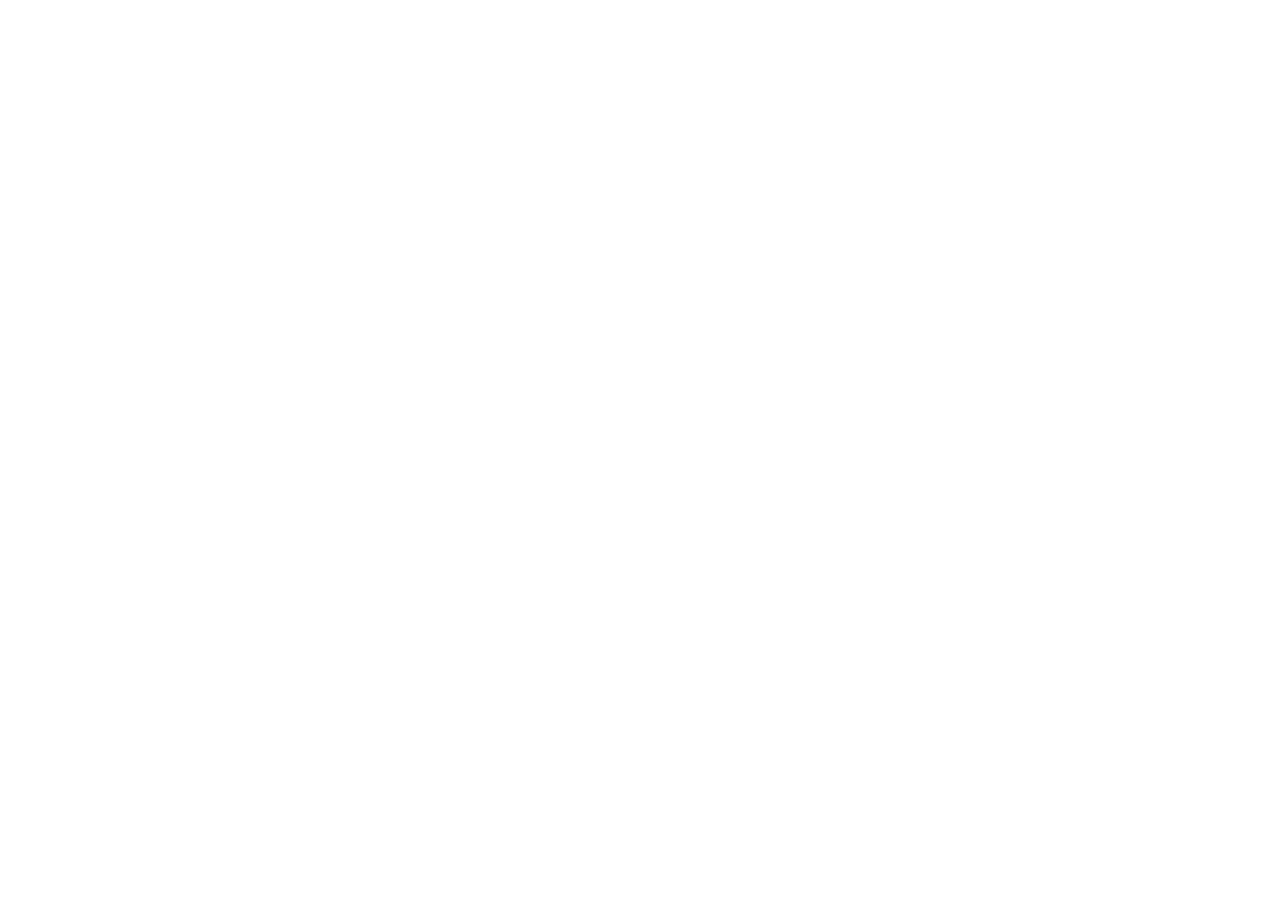
==== index.html @ 829f6c25 "完成登录/注册页面的开发" ====
<!DOCTYPE html>
<html lang="en">
<head>
    <meta charset="UTF-8">
    <meta http-equiv="X-UA-Compatible" content="IE=edge">
    <meta name="viewport" content="width=device-width, initial-scale=1.0">
    <title>Document</title>
</head>
<body>
    
</body>
</html>
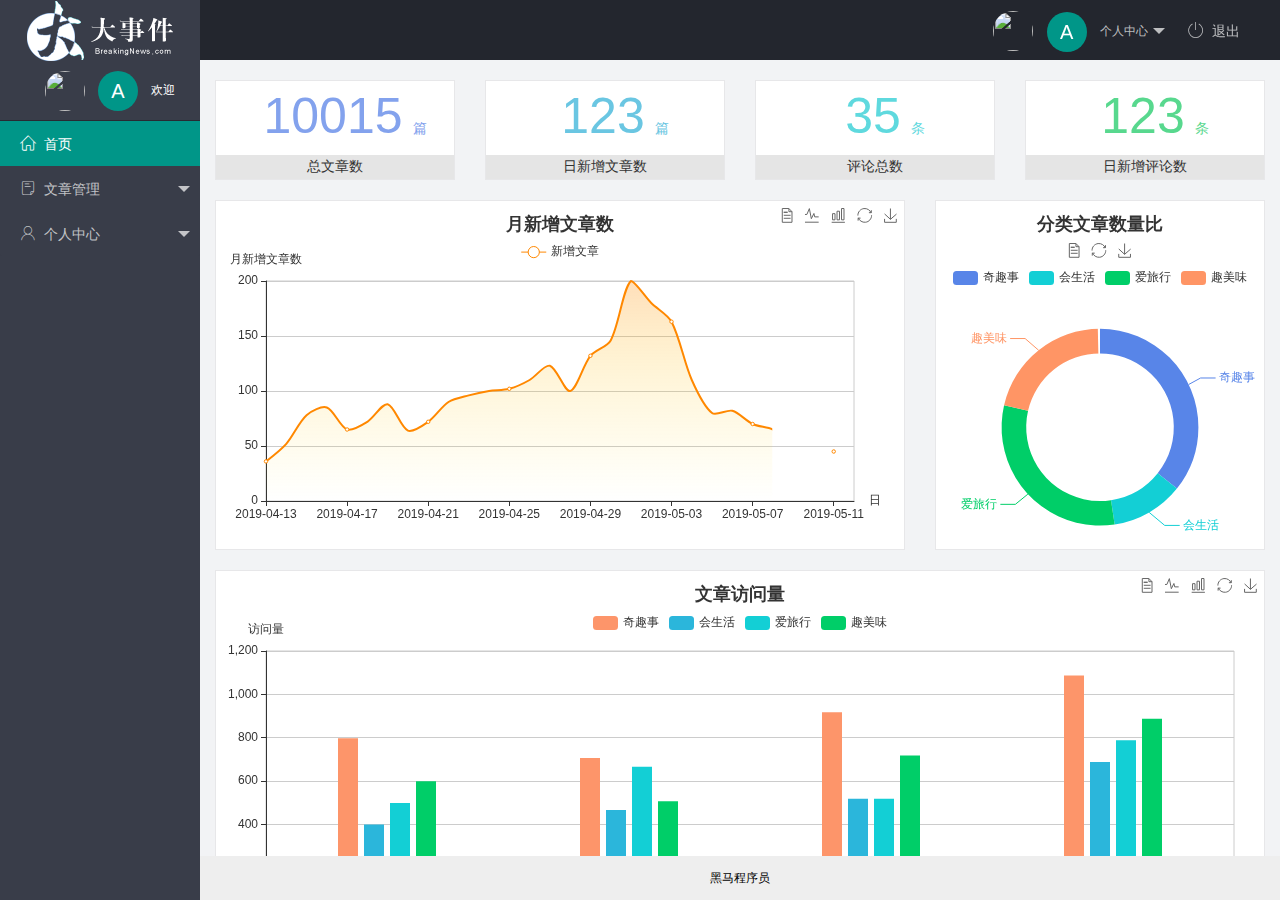
==== commit dde3fffc: "完成后台主页的开发" ====
--- a/index.html
+++ b/index.html
@@ -4,9 +4,80 @@
     <meta charset="UTF-8">
     <meta http-equiv="X-UA-Compatible" content="IE=edge">
     <meta name="viewport" content="width=device-width, initial-scale=1.0">
-    <title>Document</title>
+    <title>后台主页</title>
+    <link rel="stylesheet" href="assets/lib/layui/css/layui.css"/>
+    <link rel="stylesheet" href="assets/fonts/iconfont.css">
+    <link rel="stylesheet" href="assets/css/index.css">
 </head>
 <body>
-    
-</body>
+    <div class="layui-layout layui-layout-admin">
+      <div class="layui-header">
+        <div class="layui-logo layui-hide-xs layui-bg-black">
+            <img src="assets/images/logo.png" alt="">
+        </div>
+        <ul class="layui-nav layui-layout-right">
+          <li class="layui-nav-item layui-hide layui-show-md-inline-block">
+            <a href="javascript:;" class="user-info">
+              <img src="//tva1.sinaimg.cn/crop.0.0.118.118.180/5db11ff4gw1e77d3nqrv8j203b03cweg.jpg" class="layui-nav-img">
+              <span class="text-avatar">A</span>
+              个人中心
+            </a>
+            <dl class="layui-nav-child">
+              <dd><a href="">基本资料</a></dd>
+              <dd><a href="">更换头像</a></dd>
+              <dd><a href="">重置密码</a></dd>
+            </dl>
+          </li>
+          <li class="layui-nav-item" lay-header-event="menuRight" lay-unselect>
+            <a href="javascript:;" id="btnlogOut">
+                <span class="iconfont icon-tuichu"></span>退出
+            </a>
+          </li>
+        </ul>
+      </div>
+      
+      <div class="layui-side layui-bg-black">
+        <div class="layui-side-scroll">
+            <div class="user-info">
+                <img src="//tva1.sinaimg.cn/crop.0.0.118.118.180/5db11ff4gw1e77d3nqrv8j203b03cweg.jpg" class="layui-nav-img">
+                <span class="text-avatar">A</span>
+                <span id="welcome">欢迎</span>
+             </div>
+          <!-- 左侧导航区域（可配合layui已有的垂直导航） -->
+          <ul class="layui-nav layui-nav-tree" lay-shrink="all">
+            <li class="layui-nav-item layui-this"><a href="home/dashboard.html" target="fm"><span class="iconfont icon-home"></span>首页</a></li>
+            <li class="layui-nav-item">
+              <a class="" href="javascript:;"><span class="iconfont icon-16"></span>文章管理</a>
+              <dl class="layui-nav-child">
+                <dd><a href="javascript:;"><i class="layui-icon layui-icon-loading"></i>文章类别</a></dd>
+                <dd><a href="javascript:;"><i class="layui-icon layui-icon-loading"></i>文章列表</a></dd>
+                <dd><a href="javascript:;"><i class="layui-icon layui-icon-loading"></i>发布文章</a></dd>
+              </dl>
+            </li>
+            <li class="layui-nav-item">
+              <a href="javascript:;">
+                <span class="iconfont icon-user"></span>个人中心</a>
+              <dl class="layui-nav-child">
+                <dd><a href="javascript:;"><i class="layui-icon layui-icon-loading"></i>基本资料</a></dd>
+                <dd><a href="javascript:;"><i class="layui-icon layui-icon-loading"></i>更换头像</a></dd>
+                <dd><a href=""><i class="layui-icon layui-icon-loading"></i>重置密码</a></dd>
+              </dl>
+            </li>
+          </ul>
+        </div>
+      </div>     
+      <div class="layui-body">
+        <!-- 内容主体区域 -->
+        <iframe src="home/dashboard.html" name="fm" frameborder="0"></iframe>
+      </div>
+      <div class="layui-footer">
+        <!-- 底部固定区域 -->
+        黑马程序员
+      </div>
+    </div>
+    <script src="assets/lib/layui/layui.all.js"></script>
+    <script src="assets/lib/jquery.js"></script>
+    <script src="assets/js/baseAPI.js"></script>
+    <script src="assets/js/index.js"></script>
+    </body>
 </html>--- a/assets/lib/layui/css/layui.css
+++ b/assets/lib/layui/css/layui.css
@@ -0,0 +1,2 @@
+/** layui-v2.5.5 MIT License By https://www.layui.com */
+ .layui-inline,img{display:inline-block;vertical-align:middle}h1,h2,h3,h4,h5,h6{font-weight:400}.layui-edge,.layui-header,.layui-inline,.layui-main{position:relative}.layui-body,.layui-edge,.layui-elip{overflow:hidden}.layui-btn,.layui-edge,.layui-inline,img{vertical-align:middle}.layui-btn,.layui-disabled,.layui-icon,.layui-unselect{-moz-user-select:none;-webkit-user-select:none;-ms-user-select:none}.layui-elip,.layui-form-checkbox span,.layui-form-pane .layui-form-label{text-overflow:ellipsis;white-space:nowrap}.layui-breadcrumb,.layui-tree-btnGroup{visibility:hidden}blockquote,body,button,dd,div,dl,dt,form,h1,h2,h3,h4,h5,h6,input,li,ol,p,pre,td,textarea,th,ul{margin:0;padding:0;-webkit-tap-highlight-color:rgba(0,0,0,0)}a:active,a:hover{outline:0}img{border:none}li{list-style:none}table{border-collapse:collapse;border-spacing:0}h4,h5,h6{font-size:100%}button,input,optgroup,option,select,textarea{font-family:inherit;font-size:inherit;font-style:inherit;font-weight:inherit;outline:0}pre{white-space:pre-wrap;white-space:-moz-pre-wrap;white-space:-pre-wrap;white-space:-o-pre-wrap;word-wrap:break-word}body{line-height:24px;font:14px Helvetica Neue,Helvetica,PingFang SC,Tahoma,Arial,sans-serif}hr{height:1px;margin:10px 0;border:0;clear:both}a{color:#333;text-decoration:none}a:hover{color:#777}a cite{font-style:normal;*cursor:pointer}.layui-border-box,.layui-border-box *{box-sizing:border-box}.layui-box,.layui-box *{box-sizing:content-box}.layui-clear{clear:both;*zoom:1}.layui-clear:after{content:'\20';clear:both;*zoom:1;display:block;height:0}.layui-inline{*display:inline;*zoom:1}.layui-edge{display:inline-block;width:0;height:0;border-width:6px;border-style:dashed;border-color:transparent}.layui-edge-top{top:-4px;border-bottom-color:#999;border-bottom-style:solid}.layui-edge-right{border-left-color:#999;border-left-style:solid}.layui-edge-bottom{top:2px;border-top-color:#999;border-top-style:solid}.layui-edge-left{border-right-color:#999;border-right-style:solid}.layui-disabled,.layui-disabled:hover{color:#d2d2d2!important;cursor:not-allowed!important}.layui-circle{border-radius:100%}.layui-show{display:block!important}.layui-hide{display:none!important}@font-face{font-family:layui-icon;src:url(../font/iconfont.eot?v=250);src:url(../font/iconfont.eot?v=250#iefix) format('embedded-opentype'),url(../font/iconfont.woff2?v=250) format('woff2'),url(../font/iconfont.woff?v=250) format('woff'),url(../font/iconfont.ttf?v=250) format('truetype'),url(../font/iconfont.svg?v=250#layui-icon) format('svg')}.layui-icon{font-family:layui-icon!important;font-size:16px;font-style:normal;-webkit-font-smoothing:antialiased;-moz-osx-font-smoothing:grayscale}.layui-icon-reply-fill:before{content:"\e611"}.layui-icon-set-fill:before{content:"\e614"}.layui-icon-menu-fill:before{content:"\e60f"}.layui-icon-search:before{content:"\e615"}.layui-icon-share:before{content:"\e641"}.layui-icon-set-sm:before{content:"\e620"}.layui-icon-engine:before{content:"\e628"}.layui-icon-close:before{content:"\1006"}.layui-icon-close-fill:before{content:"\1007"}.layui-icon-chart-screen:before{content:"\e629"}.layui-icon-star:before{content:"\e600"}.layui-icon-circle-dot:before{content:"\e617"}.layui-icon-chat:before{content:"\e606"}.layui-icon-release:before{content:"\e609"}.layui-icon-list:before{content:"\e60a"}.layui-icon-chart:before{content:"\e62c"}.layui-icon-ok-circle:before{content:"\1005"}.layui-icon-layim-theme:before{content:"\e61b"}.layui-icon-table:before{content:"\e62d"}.layui-icon-right:before{content:"\e602"}.layui-icon-left:before{content:"\e603"}.layui-icon-cart-simple:before{content:"\e698"}.layui-icon-face-cry:before{content:"\e69c"}.layui-icon-face-smile:before{content:"\e6af"}.layui-icon-survey:before{content:"\e6b2"}.layui-icon-tree:before{content:"\e62e"}.layui-icon-upload-circle:before{content:"\e62f"}.layui-icon-add-circle:before{content:"\e61f"}.layui-icon-download-circle:before{content:"\e601"}.layui-icon-templeate-1:before{content:"\e630"}.layui-icon-util:before{content:"\e631"}.layui-icon-face-surprised:before{content:"\e664"}.layui-icon-edit:before{content:"\e642"}.layui-icon-speaker:before{content:"\e645"}.layui-icon-down:before{content:"\e61a"}.layui-icon-file:before{content:"\e621"}.layui-icon-layouts:before{content:"\e632"}.layui-icon-rate-half:before{content:"\e6c9"}.layui-icon-add-circle-fine:before{content:"\e608"}.layui-icon-prev-circle:before{content:"\e633"}.layui-icon-read:before{content:"\e705"}.layui-icon-404:before{content:"\e61c"}.layui-icon-carousel:before{content:"\e634"}.layui-icon-help:before{content:"\e607"}.layui-icon-code-circle:before{content:"\e635"}.layui-icon-water:before{content:"\e636"}.layui-icon-username:before{content:"\e66f"}.layui-icon-find-fill:before{content:"\e670"}.layui-icon-about:before{content:"\e60b"}.layui-icon-location:before{content:"\e715"}.layui-icon-up:before{content:"\e619"}.layui-icon-pause:before{content:"\e651"}.layui-icon-date:before{content:"\e637"}.layui-icon-layim-uploadfile:before{content:"\e61d"}.layui-icon-delete:before{content:"\e640"}.layui-icon-play:before{content:"\e652"}.layui-icon-top:before{content:"\e604"}.layui-icon-friends:before{content:"\e612"}.layui-icon-refresh-3:before{content:"\e9aa"}.layui-icon-ok:before{content:"\e605"}.layui-icon-layer:before{content:"\e638"}.layui-icon-face-smile-fine:before{content:"\e60c"}.layui-icon-dollar:before{content:"\e659"}.layui-icon-group:before{content:"\e613"}.layui-icon-layim-download:before{content:"\e61e"}.layui-icon-picture-fine:before{content:"\e60d"}.layui-icon-link:before{content:"\e64c"}.layui-icon-diamond:before{content:"\e735"}.layui-icon-log:before{content:"\e60e"}.layui-icon-rate-solid:before{content:"\e67a"}.layui-icon-fonts-del:before{content:"\e64f"}.layui-icon-unlink:before{content:"\e64d"}.layui-icon-fonts-clear:before{content:"\e639"}.layui-icon-triangle-r:before{content:"\e623"}.layui-icon-circle:before{content:"\e63f"}.layui-icon-radio:before{content:"\e643"}.layui-icon-align-center:before{content:"\e647"}.layui-icon-align-right:before{content:"\e648"}.layui-icon-align-left:before{content:"\e649"}.layui-icon-loading-1:before{content:"\e63e"}.layui-icon-return:before{content:"\e65c"}.layui-icon-fonts-strong:before{content:"\e62b"}.layui-icon-upload:before{content:"\e67c"}.layui-icon-dialogue:before{content:"\e63a"}.layui-icon-video:before{content:"\e6ed"}.layui-icon-headset:before{content:"\e6fc"}.layui-icon-cellphone-fine:before{content:"\e63b"}.layui-icon-add-1:before{content:"\e654"}.layui-icon-face-smile-b:before{content:"\e650"}.layui-icon-fonts-html:before{content:"\e64b"}.layui-icon-form:before{content:"\e63c"}.layui-icon-cart:before{content:"\e657"}.layui-icon-camera-fill:before{content:"\e65d"}.layui-icon-tabs:before{content:"\e62a"}.layui-icon-fonts-code:before{content:"\e64e"}.layui-icon-fire:before{content:"\e756"}.layui-icon-set:before{content:"\e716"}.layui-icon-fonts-u:before{content:"\e646"}.layui-icon-triangle-d:before{content:"\e625"}.layui-icon-tips:before{content:"\e702"}.layui-icon-picture:before{content:"\e64a"}.layui-icon-more-vertical:before{content:"\e671"}.layui-icon-flag:before{content:"\e66c"}.layui-icon-loading:before{content:"\e63d"}.layui-icon-fonts-i:before{content:"\e644"}.layui-icon-refresh-1:before{content:"\e666"}.layui-icon-rmb:before{content:"\e65e"}.layui-icon-home:before{content:"\e68e"}.layui-icon-user:before{content:"\e770"}.layui-icon-notice:before{content:"\e667"}.layui-icon-login-weibo:before{content:"\e675"}.layui-icon-voice:before{content:"\e688"}.layui-icon-upload-drag:before{content:"\e681"}.layui-icon-login-qq:before{content:"\e676"}.layui-icon-snowflake:before{content:"\e6b1"}.layui-icon-file-b:before{content:"\e655"}.layui-icon-template:before{content:"\e663"}.layui-icon-auz:before{content:"\e672"}.layui-icon-console:before{content:"\e665"}.layui-icon-app:before{content:"\e653"}.layui-icon-prev:before{content:"\e65a"}.layui-icon-website:before{content:"\e7ae"}.layui-icon-next:before{content:"\e65b"}.layui-icon-component:before{content:"\e857"}.layui-icon-more:before{content:"\e65f"}.layui-icon-login-wechat:before{content:"\e677"}.layui-icon-shrink-right:before{content:"\e668"}.layui-icon-spread-left:before{content:"\e66b"}.layui-icon-camera:before{content:"\e660"}.layui-icon-note:before{content:"\e66e"}.layui-icon-refresh:before{content:"\e669"}.layui-icon-female:before{content:"\e661"}.layui-icon-male:before{content:"\e662"}.layui-icon-password:before{content:"\e673"}.layui-icon-senior:before{content:"\e674"}.layui-icon-theme:before{content:"\e66a"}.layui-icon-tread:before{content:"\e6c5"}.layui-icon-praise:before{content:"\e6c6"}.layui-icon-star-fill:before{content:"\e658"}.layui-icon-rate:before{content:"\e67b"}.layui-icon-template-1:before{content:"\e656"}.layui-icon-vercode:before{content:"\e679"}.layui-icon-cellphone:before{content:"\e678"}.layui-icon-screen-full:before{content:"\e622"}.layui-icon-screen-restore:before{content:"\e758"}.layui-icon-cols:before{content:"\e610"}.layui-icon-export:before{content:"\e67d"}.layui-icon-print:before{content:"\e66d"}.layui-icon-slider:before{content:"\e714"}.layui-icon-addition:before{content:"\e624"}.layui-icon-subtraction:before{content:"\e67e"}.layui-icon-service:before{content:"\e626"}.layui-icon-transfer:before{content:"\e691"}.layui-main{width:1140px;margin:0 auto}.layui-header{z-index:1000;height:60px}.layui-header a:hover{transition:all .5s;-webkit-transition:all .5s}.layui-side{position:fixed;left:0;top:0;bottom:0;z-index:999;width:200px;overflow-x:hidden}.layui-side-scroll{position:relative;width:220px;height:100%;overflow-x:hidden}.layui-body{position:absolute;left:200px;right:0;top:0;bottom:0;z-index:998;width:auto;overflow-y:auto;box-sizing:border-box}.layui-layout-body{overflow:hidden}.layui-layout-admin .layui-header{background-color:#23262E}.layui-layout-admin .layui-side{top:60px;width:200px;overflow-x:hidden}.layui-layout-admin .layui-body{position:fixed;top:60px;bottom:44px}.layui-layout-admin .layui-main{width:auto;margin:0 15px}.layui-layout-admin .layui-footer{position:fixed;left:200px;right:0;bottom:0;height:44px;line-height:44px;padding:0 15px;background-color:#eee}.layui-layout-admin .layui-logo{position:absolute;left:0;top:0;width:200px;height:100%;line-height:60px;text-align:center;color:#009688;font-size:16px}.layui-layout-admin .layui-header .layui-nav{background:0 0}.layui-layout-left{position:absolute!important;left:200px;top:0}.layui-layout-right{position:absolute!important;right:0;top:0}.layui-container{position:relative;margin:0 auto;padding:0 15px;box-sizing:border-box}.layui-fluid{position:relative;margin:0 auto;padding:0 15px}.layui-row:after,.layui-row:before{content:'';display:block;clear:both}.layui-col-lg1,.layui-col-lg10,.layui-col-lg11,.layui-col-lg12,.layui-col-lg2,.layui-col-lg3,.layui-col-lg4,.layui-col-lg5,.layui-col-lg6,.layui-col-lg7,.layui-col-lg8,.layui-col-lg9,.layui-col-md1,.layui-col-md10,.layui-col-md11,.layui-col-md12,.layui-col-md2,.layui-col-md3,.layui-col-md4,.layui-col-md5,.layui-col-md6,.layui-col-md7,.layui-col-md8,.layui-col-md9,.layui-col-sm1,.layui-col-sm10,.layui-col-sm11,.layui-col-sm12,.layui-col-sm2,.layui-col-sm3,.layui-col-sm4,.layui-col-sm5,.layui-col-sm6,.layui-col-sm7,.layui-col-sm8,.layui-col-sm9,.layui-col-xs1,.layui-col-xs10,.layui-col-xs11,.layui-col-xs12,.layui-col-xs2,.layui-col-xs3,.layui-col-xs4,.layui-col-xs5,.layui-col-xs6,.layui-col-xs7,.layui-col-xs8,.layui-col-xs9{position:relative;display:block;box-sizing:border-box}.layui-col-xs1,.layui-col-xs10,.layui-col-xs11,.layui-col-xs12,.layui-col-xs2,.layui-col-xs3,.layui-col-xs4,.layui-col-xs5,.layui-col-xs6,.layui-col-xs7,.layui-col-xs8,.layui-col-xs9{float:left}.layui-col-xs1{width:8.33333333%}.layui-col-xs2{width:16.66666667%}.layui-col-xs3{width:25%}.layui-col-xs4{width:33.33333333%}.layui-col-xs5{width:41.66666667%}.layui-col-xs6{width:50%}.layui-col-xs7{width:58.33333333%}.layui-col-xs8{width:66.66666667%}.layui-col-xs9{width:75%}.layui-col-xs10{width:83.33333333%}.layui-col-xs11{width:91.66666667%}.layui-col-xs12{width:100%}.layui-col-xs-offset1{margin-left:8.33333333%}.layui-col-xs-offset2{margin-left:16.66666667%}.layui-col-xs-offset3{margin-left:25%}.layui-col-xs-offset4{margin-left:33.33333333%}.layui-col-xs-offset5{margin-left:41.66666667%}.layui-col-xs-offset6{margin-left:50%}.layui-col-xs-offset7{margin-left:58.33333333%}.layui-col-xs-offset8{margin-left:66.66666667%}.layui-col-xs-offset9{margin-left:75%}.layui-col-xs-offset10{margin-left:83.33333333%}.layui-col-xs-offset11{margin-left:91.66666667%}.layui-col-xs-offset12{margin-left:100%}@media screen and (max-width:768px){.layui-hide-xs{display:none!important}.layui-show-xs-block{display:block!important}.layui-show-xs-inline{display:inline!important}.layui-show-xs-inline-block{display:inline-block!important}}@media screen and (min-width:768px){.layui-container{width:750px}.layui-hide-sm{display:none!important}.layui-show-sm-block{display:block!important}.layui-show-sm-inline{display:inline!important}.layui-show-sm-inline-block{display:inline-block!important}.layui-col-sm1,.layui-col-sm10,.layui-col-sm11,.layui-col-sm12,.layui-col-sm2,.layui-col-sm3,.layui-col-sm4,.layui-col-sm5,.layui-col-sm6,.layui-col-sm7,.layui-col-sm8,.layui-col-sm9{float:left}.layui-col-sm1{width:8.33333333%}.layui-col-sm2{width:16.66666667%}.layui-col-sm3{width:25%}.layui-col-sm4{width:33.33333333%}.layui-col-sm5{width:41.66666667%}.layui-col-sm6{width:50%}.layui-col-sm7{width:58.33333333%}.layui-col-sm8{width:66.66666667%}.layui-col-sm9{width:75%}.layui-col-sm10{width:83.33333333%}.layui-col-sm11{width:91.66666667%}.layui-col-sm12{width:100%}.layui-col-sm-offset1{margin-left:8.33333333%}.layui-col-sm-offset2{margin-left:16.66666667%}.layui-col-sm-offset3{margin-left:25%}.layui-col-sm-offset4{margin-left:33.33333333%}.layui-col-sm-offset5{margin-left:41.66666667%}.layui-col-sm-offset6{margin-left:50%}.layui-col-sm-offset7{margin-left:58.33333333%}.layui-col-sm-offset8{margin-left:66.66666667%}.layui-col-sm-offset9{margin-left:75%}.layui-col-sm-offset10{margin-left:83.33333333%}.layui-col-sm-offset11{margin-left:91.66666667%}.layui-col-sm-offset12{margin-left:100%}}@media screen and (min-width:992px){.layui-container{width:970px}.layui-hide-md{display:none!important}.layui-show-md-block{display:block!important}.layui-show-md-inline{display:inline!important}.layui-show-md-inline-block{display:inline-block!important}.layui-col-md1,.layui-col-md10,.layui-col-md11,.layui-col-md12,.layui-col-md2,.layui-col-md3,.layui-col-md4,.layui-col-md5,.layui-col-md6,.layui-col-md7,.layui-col-md8,.layui-col-md9{float:left}.layui-col-md1{width:8.33333333%}.layui-col-md2{width:16.66666667%}.layui-col-md3{width:25%}.layui-col-md4{width:33.33333333%}.layui-col-md5{width:41.66666667%}.layui-col-md6{width:50%}.layui-col-md7{width:58.33333333%}.layui-col-md8{width:66.66666667%}.layui-col-md9{width:75%}.layui-col-md10{width:83.33333333%}.layui-col-md11{width:91.66666667%}.layui-col-md12{width:100%}.layui-col-md-offset1{margin-left:8.33333333%}.layui-col-md-offset2{margin-left:16.66666667%}.layui-col-md-offset3{margin-left:25%}.layui-col-md-offset4{margin-left:33.33333333%}.layui-col-md-offset5{margin-left:41.66666667%}.layui-col-md-offset6{margin-left:50%}.layui-col-md-offset7{margin-left:58.33333333%}.layui-col-md-offset8{margin-left:66.66666667%}.layui-col-md-offset9{margin-left:75%}.layui-col-md-offset10{margin-left:83.33333333%}.layui-col-md-offset11{margin-left:91.66666667%}.layui-col-md-offset12{margin-left:100%}}@media screen and (min-width:1200px){.layui-container{width:1170px}.layui-hide-lg{display:none!important}.layui-show-lg-block{display:block!important}.layui-show-lg-inline{display:inline!important}.layui-show-lg-inline-block{display:inline-block!important}.layui-col-lg1,.layui-col-lg10,.layui-col-lg11,.layui-col-lg12,.layui-col-lg2,.layui-col-lg3,.layui-col-lg4,.layui-col-lg5,.layui-col-lg6,.layui-col-lg7,.layui-col-lg8,.layui-col-lg9{float:left}.layui-col-lg1{width:8.33333333%}.layui-col-lg2{width:16.66666667%}.layui-col-lg3{width:25%}.layui-col-lg4{width:33.33333333%}.layui-col-lg5{width:41.66666667%}.layui-col-lg6{width:50%}.layui-col-lg7{width:58.33333333%}.layui-col-lg8{width:66.66666667%}.layui-col-lg9{width:75%}.layui-col-lg10{width:83.33333333%}.layui-col-lg11{width:91.66666667%}.layui-col-lg12{width:100%}.layui-col-lg-offset1{margin-left:8.33333333%}.layui-col-lg-offset2{margin-left:16.66666667%}.layui-col-lg-offset3{margin-left:25%}.layui-col-lg-offset4{margin-left:33.33333333%}.layui-col-lg-offset5{margin-left:41.66666667%}.layui-col-lg-offset6{margin-left:50%}.layui-col-lg-offset7{margin-left:58.33333333%}.layui-col-lg-offset8{margin-left:66.66666667%}.layui-col-lg-offset9{margin-left:75%}.layui-col-lg-offset10{margin-left:83.33333333%}.layui-col-lg-offset11{margin-left:91.66666667%}.layui-col-lg-offset12{margin-left:100%}}.layui-col-space1{margin:-.5px}.layui-col-space1>*{padding:.5px}.layui-col-space3{margin:-1.5px}.layui-col-space3>*{padding:1.5px}.layui-col-space5{margin:-2.5px}.layui-col-space5>*{padding:2.5px}.layui-col-space8{margin:-3.5px}.layui-col-space8>*{padding:3.5px}.layui-col-space10{margin:-5px}.layui-col-space10>*{padding:5px}.layui-col-space12{margin:-6px}.layui-col-space12>*{padding:6px}.layui-col-space15{margin:-7.5px}.layui-col-space15>*{padding:7.5px}.layui-col-space18{margin:-9px}.layui-col-space18>*{padding:9px}.layui-col-space20{margin:-10px}.layui-col-space20>*{padding:10px}.layui-col-space22{margin:-11px}.layui-col-space22>*{padding:11px}.layui-col-space25{margin:-12.5px}.layui-col-space25>*{padding:12.5px}.layui-col-space30{margin:-15px}.layui-col-space30>*{padding:15px}.layui-btn,.layui-input,.layui-select,.layui-textarea,.layui-upload-button{outline:0;-webkit-appearance:none;transition:all .3s;-webkit-transition:all .3s;box-sizing:border-box}.layui-elem-quote{margin-bottom:10px;padding:15px;line-height:22px;border-left:5px solid #009688;border-radius:0 2px 2px 0;background-color:#f2f2f2}.layui-quote-nm{border-style:solid;border-width:1px 1px 1px 5px;background:0 0}.layui-elem-field{margin-bottom:10px;padding:0;border-width:1px;border-style:solid}.layui-elem-field legend{margin-left:20px;padding:0 10px;font-size:20px;font-weight:300}.layui-field-title{margin:10px 0 20px;border-width:1px 0 0}.layui-field-box{padding:10px 15px}.layui-field-title .layui-field-box{padding:10px 0}.layui-progress{position:relative;height:6px;border-radius:20px;background-color:#e2e2e2}.layui-progress-bar{position:absolute;left:0;top:0;width:0;max-width:100%;height:6px;border-radius:20px;text-align:right;background-color:#5FB878;transition:all .3s;-webkit-transition:all .3s}.layui-progress-big,.layui-progress-big .layui-progress-bar{height:18px;line-height:18px}.layui-progress-text{position:relative;top:-20px;line-height:18px;font-size:12px;color:#666}.layui-progress-big .layui-progress-text{position:static;padding:0 10px;color:#fff}.layui-collapse{border-width:1px;border-style:solid;border-radius:2px}.layui-colla-content,.layui-colla-item{border-top-width:1px;border-top-style:solid}.layui-colla-item:first-child{border-top:none}.layui-colla-title{position:relative;height:42px;line-height:42px;padding:0 15px 0 35px;color:#333;background-color:#f2f2f2;cursor:pointer;font-size:14px;overflow:hidden}.layui-colla-content{display:none;padding:10px 15px;line-height:22px;color:#666}.layui-colla-icon{position:absolute;left:15px;top:0;font-size:14px}.layui-card{margin-bottom:15px;border-radius:2px;background-color:#fff;box-shadow:0 1px 2px 0 rgba(0,0,0,.05)}.layui-card:last-child{margin-bottom:0}.layui-card-header{position:relative;height:42px;line-height:42px;padding:0 15px;border-bottom:1px solid #f6f6f6;color:#333;border-radius:2px 2px 0 0;font-size:14px}.layui-bg-black,.layui-bg-blue,.layui-bg-cyan,.layui-bg-green,.layui-bg-orange,.layui-bg-red{color:#fff!important}.layui-card-body{position:relative;padding:10px 15px;line-height:24px}.layui-card-body[pad15]{padding:15px}.layui-card-body[pad20]{padding:20px}.layui-card-body .layui-table{margin:5px 0}.layui-card .layui-tab{margin:0}.layui-panel-window{position:relative;padding:15px;border-radius:0;border-top:5px solid #E6E6E6;background-color:#fff}.layui-auxiliar-moving{position:fixed;left:0;right:0;top:0;bottom:0;width:100%;height:100%;background:0 0;z-index:9999999999}.layui-form-label,.layui-form-mid,.layui-form-select,.layui-input-block,.layui-input-inline,.layui-textarea{position:relative}.layui-bg-red{background-color:#FF5722!important}.layui-bg-orange{background-color:#FFB800!important}.layui-bg-green{background-color:#009688!important}.layui-bg-cyan{background-color:#2F4056!important}.layui-bg-blue{background-color:#1E9FFF!important}.layui-bg-black{background-color:#393D49!important}.layui-bg-gray{background-color:#eee!important;color:#666!important}.layui-badge-rim,.layui-colla-content,.layui-colla-item,.layui-collapse,.layui-elem-field,.layui-form-pane .layui-form-item[pane],.layui-form-pane .layui-form-label,.layui-input,.layui-layedit,.layui-layedit-tool,.layui-quote-nm,.layui-select,.layui-tab-bar,.layui-tab-card,.layui-tab-title,.layui-tab-title .layui-this:after,.layui-textarea{border-color:#e6e6e6}.layui-timeline-item:before,hr{background-color:#e6e6e6}.layui-text{line-height:22px;font-size:14px;color:#666}.layui-text h1,.layui-text h2,.layui-text h3{font-weight:500;color:#333}.layui-text h1{font-size:30px}.layui-text h2{font-size:24px}.layui-text h3{font-size:18px}.layui-text a:not(.layui-btn){color:#01AAED}.layui-text a:not(.layui-btn):hover{text-decoration:underline}.layui-text ul{padding:5px 0 5px 15px}.layui-text ul li{margin-top:5px;list-style-type:disc}.layui-text em,.layui-word-aux{color:#999!important;padding:0 5px!important}.layui-btn{display:inline-block;height:38px;line-height:38px;padding:0 18px;background-color:#009688;color:#fff;white-space:nowrap;text-align:center;font-size:14px;border:none;border-radius:2px;cursor:pointer}.layui-btn:hover{opacity:.8;filter:alpha(opacity=80);color:#fff}.layui-btn:active{opacity:1;filter:alpha(opacity=100)}.layui-btn+.layui-btn{margin-left:10px}.layui-btn-container{font-size:0}.layui-btn-container .layui-btn{margin-right:10px;margin-bottom:10px}.layui-btn-container .layui-btn+.layui-btn{margin-left:0}.layui-table .layui-btn-container .layui-btn{margin-bottom:9px}.layui-btn-radius{border-radius:100px}.layui-btn .layui-icon{margin-right:3px;font-size:18px;vertical-align:bottom;vertical-align:middle\9}.layui-btn-primary{border:1px solid #C9C9C9;background-color:#fff;color:#555}.layui-btn-primary:hover{border-color:#009688;color:#333}.layui-btn-normal{background-color:#1E9FFF}.layui-btn-warm{background-color:#FFB800}.layui-btn-danger{background-color:#FF5722}.layui-btn-checked{background-color:#5FB878}.layui-btn-disabled,.layui-btn-disabled:active,.layui-btn-disabled:hover{border:1px solid #e6e6e6;background-color:#FBFBFB;color:#C9C9C9;cursor:not-allowed;opacity:1}.layui-btn-lg{height:44px;line-height:44px;padding:0 25px;font-size:16px}.layui-btn-sm{height:30px;line-height:30px;padding:0 10px;font-size:12px}.layui-btn-sm i{font-size:16px!important}.layui-btn-xs{height:22px;line-height:22px;padding:0 5px;font-size:12px}.layui-btn-xs i{font-size:14px!important}.layui-btn-group{display:inline-block;vertical-align:middle;font-size:0}.layui-btn-group .layui-btn{margin-left:0!important;margin-right:0!important;border-left:1px solid rgba(255,255,255,.5);border-radius:0}.layui-btn-group .layui-btn-primary{border-left:none}.layui-btn-group .layui-btn-primary:hover{border-color:#C9C9C9;color:#009688}.layui-btn-group .layui-btn:first-child{border-left:none;border-radius:2px 0 0 2px}.layui-btn-group .layui-btn-primary:first-child{border-left:1px solid #c9c9c9}.layui-btn-group .layui-btn:last-child{border-radius:0 2px 2px 0}.layui-btn-group .layui-btn+.layui-btn{margin-left:0}.layui-btn-group+.layui-btn-group{margin-left:10px}.layui-btn-fluid{width:100%}.layui-input,.layui-select,.layui-textarea{height:38px;line-height:1.3;line-height:38px\9;border-width:1px;border-style:solid;background-color:#fff;border-radius:2px}.layui-input::-webkit-input-placeholder,.layui-select::-webkit-input-placeholder,.layui-textarea::-webkit-input-placeholder{line-height:1.3}.layui-input,.layui-textarea{display:block;width:100%;padding-left:10px}.layui-input:hover,.layui-textarea:hover{border-color:#D2D2D2!important}.layui-input:focus,.layui-textarea:focus{border-color:#C9C9C9!important}.layui-textarea{min-height:100px;height:auto;line-height:20px;padding:6px 10px;resize:vertical}.layui-select{padding:0 10px}.layui-form input[type=checkbox],.layui-form input[type=radio],.layui-form select{display:none}.layui-form [lay-ignore]{display:initial}.layui-form-item{margin-bottom:15px;clear:both;*zoom:1}.layui-form-item:after{content:'\20';clear:both;*zoom:1;display:block;height:0}.layui-form-label{float:left;display:block;padding:9px 15px;width:80px;font-weight:400;line-height:20px;text-align:right}.layui-form-label-col{display:block;float:none;padding:9px 0;line-height:20px;text-align:left}.layui-form-item .layui-inline{margin-bottom:5px;margin-right:10px}.layui-input-block{margin-left:110px;min-height:36px}.layui-input-inline{display:inline-block;vertical-align:middle}.layui-form-item .layui-input-inline{float:left;width:190px;margin-right:10px}.layui-form-text .layui-input-inline{width:auto}.layui-form-mid{float:left;display:block;padding:9px 0!important;line-height:20px;margin-right:10px}.layui-form-danger+.layui-form-select .layui-input,.layui-form-danger:focus{border-color:#FF5722!important}.layui-form-select .layui-input{padding-right:30px;cursor:pointer}.layui-form-select .layui-edge{position:absolute;right:10px;top:50%;margin-top:-3px;cursor:pointer;border-width:6px;border-top-color:#c2c2c2;border-top-style:solid;transition:all .3s;-webkit-transition:all .3s}.layui-form-select dl{display:none;position:absolute;left:0;top:42px;padding:5px 0;z-index:899;min-width:100%;border:1px solid #d2d2d2;max-height:300px;overflow-y:auto;background-color:#fff;border-radius:2px;box-shadow:0 2px 4px rgba(0,0,0,.12);box-sizing:border-box}.layui-form-select dl dd,.layui-form-select dl dt{padding:0 10px;line-height:36px;white-space:nowrap;overflow:hidden;text-overflow:ellipsis}.layui-form-select dl dt{font-size:12px;color:#999}.layui-form-select dl dd{cursor:pointer}.layui-form-select dl dd:hover{background-color:#f2f2f2;-webkit-transition:.5s all;transition:.5s all}.layui-form-select .layui-select-group dd{padding-left:20px}.layui-form-select dl dd.layui-select-tips{padding-left:10px!important;color:#999}.layui-form-select dl dd.layui-this{background-color:#5FB878;color:#fff}.layui-form-checkbox,.layui-form-select dl dd.layui-disabled{background-color:#fff}.layui-form-selected dl{display:block}.layui-form-checkbox,.layui-form-checkbox *,.layui-form-switch{display:inline-block;vertical-align:middle}.layui-form-selected .layui-edge{margin-top:-9px;-webkit-transform:rotate(180deg);transform:rotate(180deg);margin-top:-3px\9}:root .layui-form-selected .layui-edge{margin-top:-9px\0/IE9}.layui-form-selectup dl{top:auto;bottom:42px}.layui-select-none{margin:5px 0;text-align:center;color:#999}.layui-select-disabled .layui-disabled{border-color:#eee!important}.layui-select-disabled .layui-edge{border-top-color:#d2d2d2}.layui-form-checkbox{position:relative;height:30px;line-height:30px;margin-right:10px;padding-right:30px;cursor:pointer;font-size:0;-webkit-transition:.1s linear;transition:.1s linear;box-sizing:border-box}.layui-form-checkbox span{padding:0 10px;height:100%;font-size:14px;border-radius:2px 0 0 2px;background-color:#d2d2d2;color:#fff;overflow:hidden}.layui-form-checkbox:hover span{background-color:#c2c2c2}.layui-form-checkbox i{position:absolute;right:0;top:0;width:30px;height:28px;border:1px solid #d2d2d2;border-left:none;border-radius:0 2px 2px 0;color:#fff;font-size:20px;text-align:center}.layui-form-checkbox:hover i{border-color:#c2c2c2;color:#c2c2c2}.layui-form-checked,.layui-form-checked:hover{border-color:#5FB878}.layui-form-checked span,.layui-form-checked:hover span{background-color:#5FB878}.layui-form-checked i,.layui-form-checked:hover i{color:#5FB878}.layui-form-item .layui-form-checkbox{margin-top:4px}.layui-form-checkbox[lay-skin=primary]{height:auto!important;line-height:normal!important;min-width:18px;min-height:18px;border:none!important;margin-right:0;padding-left:28px;padding-right:0;background:0 0}.layui-form-checkbox[lay-skin=primary] span{padding-left:0;padding-right:15px;line-height:18px;background:0 0;color:#666}.layui-form-checkbox[lay-skin=primary] i{right:auto;left:0;width:16px;height:16px;line-height:16px;border:1px solid #d2d2d2;font-size:12px;border-radius:2px;background-color:#fff;-webkit-transition:.1s linear;transition:.1s linear}.layui-form-checkbox[lay-skin=primary]:hover i{border-color:#5FB878;color:#fff}.layui-form-checked[lay-skin=primary] i{border-color:#5FB878!important;background-color:#5FB878;color:#fff}.layui-checkbox-disbaled[lay-skin=primary] span{background:0 0!important;color:#c2c2c2}.layui-checkbox-disbaled[lay-skin=primary]:hover i{border-color:#d2d2d2}.layui-form-item .layui-form-checkbox[lay-skin=primary]{margin-top:10px}.layui-form-switch{position:relative;height:22px;line-height:22px;min-width:35px;padding:0 5px;margin-top:8px;border:1px solid #d2d2d2;border-radius:20px;cursor:pointer;background-color:#fff;-webkit-transition:.1s linear;transition:.1s linear}.layui-form-switch i{position:absolute;left:5px;top:3px;width:16px;height:16px;border-radius:20px;background-color:#d2d2d2;-webkit-transition:.1s linear;transition:.1s linear}.layui-form-switch em{position:relative;top:0;width:25px;margin-left:21px;padding:0!important;text-align:center!important;color:#999!important;font-style:normal!important;font-size:12px}.layui-form-onswitch{border-color:#5FB878;background-color:#5FB878}.layui-checkbox-disbaled,.layui-checkbox-disbaled i{border-color:#e2e2e2!important}.layui-form-onswitch i{left:100%;margin-left:-21px;background-color:#fff}.layui-form-onswitch em{margin-left:5px;margin-right:21px;color:#fff!important}.layui-checkbox-disbaled span{background-color:#e2e2e2!important}.layui-checkbox-disbaled:hover i{color:#fff!important}[lay-radio]{display:none}.layui-form-radio,.layui-form-radio *{display:inline-block;vertical-align:middle}.layui-form-radio{line-height:28px;margin:6px 10px 0 0;padding-right:10px;cursor:pointer;font-size:0}.layui-form-radio *{font-size:14px}.layui-form-radio>i{margin-right:8px;font-size:22px;color:#c2c2c2}.layui-form-radio>i:hover,.layui-form-radioed>i{color:#5FB878}.layui-radio-disbaled>i{color:#e2e2e2!important}.layui-form-pane .layui-form-label{width:110px;padding:8px 15px;height:38px;line-height:20px;border-width:1px;border-style:solid;border-radius:2px 0 0 2px;text-align:center;background-color:#FBFBFB;overflow:hidden;box-sizing:border-box}.layui-form-pane .layui-input-inline{margin-left:-1px}.layui-form-pane .layui-input-block{margin-left:110px;left:-1px}.layui-form-pane .layui-input{border-radius:0 2px 2px 0}.layui-form-pane .layui-form-text .layui-form-label{float:none;width:100%;border-radius:2px;box-sizing:border-box;text-align:left}.layui-form-pane .layui-form-text .layui-input-inline{display:block;margin:0;top:-1px;clear:both}.layui-form-pane .layui-form-text .layui-input-block{margin:0;left:0;top:-1px}.layui-form-pane .layui-form-text .layui-textarea{min-height:100px;border-radius:0 0 2px 2px}.layui-form-pane .layui-form-checkbox{margin:4px 0 4px 10px}.layui-form-pane .layui-form-radio,.layui-form-pane .layui-form-switch{margin-top:6px;margin-left:10px}.layui-form-pane .layui-form-item[pane]{position:relative;border-width:1px;border-style:solid}.layui-form-pane .layui-form-item[pane] .layui-form-label{position:absolute;left:0;top:0;height:100%;border-width:0 1px 0 0}.layui-form-pane .layui-form-item[pane] .layui-input-inline{margin-left:110px}@media screen and (max-width:450px){.layui-form-item .layui-form-label{text-overflow:ellipsis;overflow:hidden;white-space:nowrap}.layui-form-item .layui-inline{display:block;margin-right:0;margin-bottom:20px;clear:both}.layui-form-item .layui-inline:after{content:'\20';clear:both;display:block;height:0}.layui-form-item .layui-input-inline{display:block;float:none;left:-3px;width:auto;margin:0 0 10px 112px}.layui-form-item .layui-input-inline+.layui-form-mid{margin-left:110px;top:-5px;padding:0}.layui-form-item .layui-form-checkbox{margin-right:5px;margin-bottom:5px}}.layui-layedit{border-width:1px;border-style:solid;border-radius:2px}.layui-layedit-tool{padding:3px 5px;border-bottom-width:1px;border-bottom-style:solid;font-size:0}.layedit-tool-fixed{position:fixed;top:0;border-top:1px solid #e2e2e2}.layui-layedit-tool .layedit-tool-mid,.layui-layedit-tool .layui-icon{display:inline-block;vertical-align:middle;text-align:center;font-size:14px}.layui-layedit-tool .layui-icon{position:relative;width:32px;height:30px;line-height:30px;margin:3px 5px;color:#777;cursor:pointer;border-radius:2px}.layui-layedit-tool .layui-icon:hover{color:#393D49}.layui-layedit-tool .layui-icon:active{color:#000}.layui-layedit-tool .layedit-tool-active{background-color:#e2e2e2;color:#000}.layui-layedit-tool .layui-disabled,.layui-layedit-tool .layui-disabled:hover{color:#d2d2d2;cursor:not-allowed}.layui-layedit-tool .layedit-tool-mid{width:1px;height:18px;margin:0 10px;background-color:#d2d2d2}.layedit-tool-html{width:50px!important;font-size:30px!important}.layedit-tool-b,.layedit-tool-code,.layedit-tool-help{font-size:16px!important}.layedit-tool-d,.layedit-tool-face,.layedit-tool-image,.layedit-tool-unlink{font-size:18px!important}.layedit-tool-image input{position:absolute;font-size:0;left:0;top:0;width:100%;height:100%;opacity:.01;filter:Alpha(opacity=1);cursor:pointer}.layui-layedit-iframe iframe{display:block;width:100%}#LAY_layedit_code{overflow:hidden}.layui-laypage{display:inline-block;*display:inline;*zoom:1;vertical-align:middle;margin:10px 0;font-size:0}.layui-laypage>a:first-child,.layui-laypage>a:first-child em{border-radius:2px 0 0 2px}.layui-laypage>a:last-child,.layui-laypage>a:last-child em{border-radius:0 2px 2px 0}.layui-laypage>:first-child{margin-left:0!important}.layui-laypage>:last-child{margin-right:0!important}.layui-laypage a,.layui-laypage button,.layui-laypage input,.layui-laypage select,.layui-laypage span{border:1px solid #e2e2e2}.layui-laypage a,.layui-laypage span{display:inline-block;*display:inline;*zoom:1;vertical-align:middle;padding:0 15px;height:28px;line-height:28px;margin:0 -1px 5px 0;background-color:#fff;color:#333;font-size:12px}.layui-flow-more a *,.layui-laypage input,.layui-table-view select[lay-ignore]{display:inline-block}.layui-laypage a:hover{color:#009688}.layui-laypage em{font-style:normal}.layui-laypage .layui-laypage-spr{color:#999;font-weight:700}.layui-laypage a{text-decoration:none}.layui-laypage .layui-laypage-curr{position:relative}.layui-laypage .layui-laypage-curr em{position:relative;color:#fff}.layui-laypage .layui-laypage-curr .layui-laypage-em{position:absolute;left:-1px;top:-1px;padding:1px;width:100%;height:100%;background-color:#009688}.layui-laypage-em{border-radius:2px}.layui-laypage-next em,.layui-laypage-prev em{font-family:Sim sun;font-size:16px}.layui-laypage .layui-laypage-count,.layui-laypage .layui-laypage-limits,.layui-laypage .layui-laypage-refresh,.layui-laypage .layui-laypage-skip{margin-left:10px;margin-right:10px;padding:0;border:none}.layui-laypage .layui-laypage-limits,.layui-laypage .layui-laypage-refresh{vertical-align:top}.layui-laypage .layui-laypage-refresh i{font-size:18px;cursor:pointer}.layui-laypage select{height:22px;padding:3px;border-radius:2px;cursor:pointer}.layui-laypage .layui-laypage-skip{height:30px;line-height:30px;color:#999}.layui-laypage button,.layui-laypage input{height:30px;line-height:30px;border-radius:2px;vertical-align:top;background-color:#fff;box-sizing:border-box}.layui-laypage input{width:40px;margin:0 10px;padding:0 3px;text-align:center}.layui-laypage input:focus,.layui-laypage select:focus{border-color:#009688!important}.layui-laypage button{margin-left:10px;padding:0 10px;cursor:pointer}.layui-table,.layui-table-view{margin:10px 0}.layui-flow-more{margin:10px 0;text-align:center;color:#999;font-size:14px}.layui-flow-more a{height:32px;line-height:32px}.layui-flow-more a *{vertical-align:top}.layui-flow-more a cite{padding:0 20px;border-radius:3px;background-color:#eee;color:#333;font-style:normal}.layui-flow-more a cite:hover{opacity:.8}.layui-flow-more a i{font-size:30px;color:#737383}.layui-table{width:100%;background-color:#fff;color:#666}.layui-table tr{transition:all .3s;-webkit-transition:all .3s}.layui-table th{text-align:left;font-weight:400}.layui-table tbody tr:hover,.layui-table thead tr,.layui-table-click,.layui-table-header,.layui-table-hover,.layui-table-mend,.layui-table-patch,.layui-table-tool,.layui-table-total,.layui-table-total tr,.layui-table[lay-even] tr:nth-child(even){background-color:#f2f2f2}.layui-table td,.layui-table th,.layui-table-col-set,.layui-table-fixed-r,.layui-table-grid-down,.layui-table-header,.layui-table-page,.layui-table-tips-main,.layui-table-tool,.layui-table-total,.layui-table-view,.layui-table[lay-skin=line],.layui-table[lay-skin=row]{border-width:1px;border-style:solid;border-color:#e6e6e6}.layui-table td,.layui-table th{position:relative;padding:9px 15px;min-height:20px;line-height:20px;font-size:14px}.layui-table[lay-skin=line] td,.layui-table[lay-skin=line] th{border-width:0 0 1px}.layui-table[lay-skin=row] td,.layui-table[lay-skin=row] th{border-width:0 1px 0 0}.layui-table[lay-skin=nob] td,.layui-table[lay-skin=nob] th{border:none}.layui-table img{max-width:100px}.layui-table[lay-size=lg] td,.layui-table[lay-size=lg] th{padding:15px 30px}.layui-table-view .layui-table[lay-size=lg] .layui-table-cell{height:40px;line-height:40px}.layui-table[lay-size=sm] td,.layui-table[lay-size=sm] th{font-size:12px;padding:5px 10px}.layui-table-view .layui-table[lay-size=sm] .layui-table-cell{height:20px;line-height:20px}.layui-table[lay-data]{display:none}.layui-table-box{position:relative;overflow:hidden}.layui-table-view .layui-table{position:relative;width:auto;margin:0}.layui-table-view .layui-table[lay-skin=line]{border-width:0 1px 0 0}.layui-table-view .layui-table[lay-skin=row]{border-width:0 0 1px}.layui-table-view .layui-table td,.layui-table-view .layui-table th{padding:5px 0;border-top:none;border-left:none}.layui-table-view .layui-table th.layui-unselect .layui-table-cell span{cursor:pointer}.layui-table-view .layui-table td{cursor:default}.layui-table-view .layui-table td[data-edit=text]{cursor:text}.layui-table-view .layui-form-checkbox[lay-skin=primary] i{width:18px;height:18px}.layui-table-view .layui-form-radio{line-height:0;padding:0}.layui-table-view .layui-form-radio>i{margin:0;font-size:20px}.layui-table-init{position:absolute;left:0;top:0;width:100%;height:100%;text-align:center;z-index:110}.layui-table-init .layui-icon{position:absolute;left:50%;top:50%;margin:-15px 0 0 -15px;font-size:30px;color:#c2c2c2}.layui-table-header{border-width:0 0 1px;overflow:hidden}.layui-table-header .layui-table{margin-bottom:-1px}.layui-table-tool .layui-inline[lay-event]{position:relative;width:26px;height:26px;padding:5px;line-height:16px;margin-right:10px;text-align:center;color:#333;border:1px solid #ccc;cursor:pointer;-webkit-transition:.5s all;transition:.5s all}.layui-table-tool .layui-inline[lay-event]:hover{border:1px solid #999}.layui-table-tool-temp{padding-right:120px}.layui-table-tool-self{position:absolute;right:17px;top:10px}.layui-table-tool .layui-table-tool-self .layui-inline[lay-event]{margin:0 0 0 10px}.layui-table-tool-panel{position:absolute;top:29px;left:-1px;padding:5px 0;min-width:150px;min-height:40px;border:1px solid #d2d2d2;text-align:left;overflow-y:auto;background-color:#fff;box-shadow:0 2px 4px rgba(0,0,0,.12)}.layui-table-cell,.layui-table-tool-panel li{overflow:hidden;text-overflow:ellipsis;white-space:nowrap}.layui-table-tool-panel li{padding:0 10px;line-height:30px;-webkit-transition:.5s all;transition:.5s all}.layui-table-tool-panel li .layui-form-checkbox[lay-skin=primary]{width:100%;padding-left:28px}.layui-table-tool-panel li:hover{background-color:#f2f2f2}.layui-table-tool-panel li .layui-form-checkbox[lay-skin=primary] i{position:absolute;left:0;top:0}.layui-table-tool-panel li .layui-form-checkbox[lay-skin=primary] span{padding:0}.layui-table-tool .layui-table-tool-self .layui-table-tool-panel{left:auto;right:-1px}.layui-table-col-set{position:absolute;right:0;top:0;width:20px;height:100%;border-width:0 0 0 1px;background-color:#fff}.layui-table-sort{width:10px;height:20px;margin-left:5px;cursor:pointer!important}.layui-table-sort .layui-edge{position:absolute;left:5px;border-width:5px}.layui-table-sort .layui-table-sort-asc{top:3px;border-top:none;border-bottom-style:solid;border-bottom-color:#b2b2b2}.layui-table-sort .layui-table-sort-asc:hover{border-bottom-color:#666}.layui-table-sort .layui-table-sort-desc{bottom:5px;border-bottom:none;border-top-style:solid;border-top-color:#b2b2b2}.layui-table-sort .layui-table-sort-desc:hover{border-top-color:#666}.layui-table-sort[lay-sort=asc] .layui-table-sort-asc{border-bottom-color:#000}.layui-table-sort[lay-sort=desc] .layui-table-sort-desc{border-top-color:#000}.layui-table-cell{height:28px;line-height:28px;padding:0 15px;position:relative;box-sizing:border-box}.layui-table-cell .layui-form-checkbox[lay-skin=primary]{top:-1px;padding:0}.layui-table-cell .layui-table-link{color:#01AAED}.laytable-cell-checkbox,.laytable-cell-numbers,.laytable-cell-radio,.laytable-cell-space{padding:0;text-align:center}.layui-table-body{position:relative;overflow:auto;margin-right:-1px;margin-bottom:-1px}.layui-table-body .layui-none{line-height:26px;padding:15px;text-align:center;color:#999}.layui-table-fixed{position:absolute;left:0;top:0;z-index:101}.layui-table-fixed .layui-table-body{overflow:hidden}.layui-table-fixed-l{box-shadow:0 -1px 8px rgba(0,0,0,.08)}.layui-table-fixed-r{left:auto;right:-1px;border-width:0 0 0 1px;box-shadow:-1px 0 8px rgba(0,0,0,.08)}.layui-table-fixed-r .layui-table-header{position:relative;overflow:visible}.layui-table-mend{position:absolute;right:-49px;top:0;height:100%;width:50px}.layui-table-tool{position:relative;z-index:890;width:100%;min-height:50px;line-height:30px;padding:10px 15px;border-width:0 0 1px}.layui-table-tool .layui-btn-container{margin-bottom:-10px}.layui-table-page,.layui-table-total{border-width:1px 0 0;margin-bottom:-1px;overflow:hidden}.layui-table-page{position:relative;width:100%;padding:7px 7px 0;height:41px;font-size:12px;white-space:nowrap}.layui-table-page>div{height:26px}.layui-table-page .layui-laypage{margin:0}.layui-table-page .layui-laypage a,.layui-table-page .layui-laypage span{height:26px;line-height:26px;margin-bottom:10px;border:none;background:0 0}.layui-table-page .layui-laypage a,.layui-table-page .layui-laypage span.layui-laypage-curr{padding:0 12px}.layui-table-page .layui-laypage span{margin-left:0;padding:0}.layui-table-page .layui-laypage .layui-laypage-prev{margin-left:-7px!important}.layui-table-page .layui-laypage .layui-laypage-curr .layui-laypage-em{left:0;top:0;padding:0}.layui-table-page .layui-laypage button,.layui-table-page .layui-laypage input{height:26px;line-height:26px}.layui-table-page .layui-laypage input{width:40px}.layui-table-page .layui-laypage button{padding:0 10px}.layui-table-page select{height:18px}.layui-table-patch .layui-table-cell{padding:0;width:30px}.layui-table-edit{position:absolute;left:0;top:0;width:100%;height:100%;padding:0 14px 1px;border-radius:0;box-shadow:1px 1px 20px rgba(0,0,0,.15)}.layui-table-edit:focus{border-color:#5FB878!important}select.layui-table-edit{padding:0 0 0 10px;border-color:#C9C9C9}.layui-table-view .layui-form-checkbox,.layui-table-view .layui-form-radio,.layui-table-view .layui-form-switch{top:0;margin:0;box-sizing:content-box}.layui-table-view .layui-form-checkbox{top:-1px;height:26px;line-height:26px}.layui-table-view .layui-form-checkbox i{height:26px}.layui-table-grid .layui-table-cell{overflow:visible}.layui-table-grid-down{position:absolute;top:0;right:0;width:26px;height:100%;padding:5px 0;border-width:0 0 0 1px;text-align:center;background-color:#fff;color:#999;cursor:pointer}.layui-table-grid-down .layui-icon{position:absolute;top:50%;left:50%;margin:-8px 0 0 -8px}.layui-table-grid-down:hover{background-color:#fbfbfb}body .layui-table-tips .layui-layer-content{background:0 0;padding:0;box-shadow:0 1px 6px rgba(0,0,0,.12)}.layui-table-tips-main{margin:-44px 0 0 -1px;max-height:150px;padding:8px 15px;font-size:14px;overflow-y:scroll;background-color:#fff;color:#666}.layui-table-tips-c{position:absolute;right:-3px;top:-13px;width:20px;height:20px;padding:3px;cursor:pointer;background-color:#666;border-radius:50%;color:#fff}.layui-table-tips-c:hover{background-color:#777}.layui-table-tips-c:before{position:relative;right:-2px}.layui-upload-file{display:none!important;opacity:.01;filter:Alpha(opacity=1)}.layui-upload-drag,.layui-upload-form,.layui-upload-wrap{display:inline-block}.layui-upload-list{margin:10px 0}.layui-upload-choose{padding:0 10px;color:#999}.layui-upload-drag{position:relative;padding:30px;border:1px dashed #e2e2e2;background-color:#fff;text-align:center;cursor:pointer;color:#999}.layui-upload-drag .layui-icon{font-size:50px;color:#009688}.layui-upload-drag[lay-over]{border-color:#009688}.layui-upload-iframe{position:absolute;width:0;height:0;border:0;visibility:hidden}.layui-upload-wrap{position:relative;vertical-align:middle}.layui-upload-wrap .layui-upload-file{display:block!important;position:absolute;left:0;top:0;z-index:10;font-size:100px;width:100%;height:100%;opacity:.01;filter:Alpha(opacity=1);cursor:pointer}.layui-transfer-active,.layui-transfer-box{display:inline-block;vertical-align:middle}.layui-transfer-box,.layui-transfer-header,.layui-transfer-search{border-width:0;border-style:solid;border-color:#e6e6e6}.layui-transfer-box{position:relative;border-width:1px;width:200px;height:360px;border-radius:2px;background-color:#fff}.layui-transfer-box .layui-form-checkbox{width:100%;margin:0!important}.layui-transfer-header{height:38px;line-height:38px;padding:0 10px;border-bottom-width:1px}.layui-transfer-search{position:relative;padding:10px;border-bottom-width:1px}.layui-transfer-search .layui-input{height:32px;padding-left:30px;font-size:12px}.layui-transfer-search .layui-icon-search{position:absolute;left:20px;top:50%;margin-top:-8px;color:#666}.layui-transfer-active{margin:0 15px}.layui-transfer-active .layui-btn{display:block;margin:0;padding:0 15px;background-color:#5FB878;border-color:#5FB878;color:#fff}.layui-transfer-active .layui-btn-disabled{background-color:#FBFBFB;border-color:#e6e6e6;color:#C9C9C9}.layui-transfer-active .layui-btn:first-child{margin-bottom:15px}.layui-transfer-active .layui-btn .layui-icon{margin:0;font-size:14px!important}.layui-transfer-data{padding:5px 0;overflow:auto}.layui-transfer-data li{height:32px;line-height:32px;padding:0 10px}.layui-transfer-data li:hover{background-color:#f2f2f2;transition:.5s all}.layui-transfer-data .layui-none{padding:15px 10px;text-align:center;color:#999}.layui-nav{position:relative;padding:0 20px;background-color:#393D49;color:#fff;border-radius:2px;font-size:0;box-sizing:border-box}.layui-nav *{font-size:14px}.layui-nav .layui-nav-item{position:relative;display:inline-block;*display:inline;*zoom:1;vertical-align:middle;line-height:60px}.layui-nav .layui-nav-item a{display:block;padding:0 20px;color:#fff;color:rgba(255,255,255,.7);transition:all .3s;-webkit-transition:all .3s}.layui-nav .layui-this:after,.layui-nav-bar,.layui-nav-tree .layui-nav-itemed:after{position:absolute;left:0;top:0;width:0;height:5px;background-color:#5FB878;transition:all .2s;-webkit-transition:all .2s}.layui-nav-bar{z-index:1000}.layui-nav .layui-nav-item a:hover,.layui-nav .layui-this a{color:#fff}.layui-nav .layui-this:after{content:'';top:auto;bottom:0;width:100%}.layui-nav-img{width:30px;height:30px;margin-right:10px;border-radius:50%}.layui-nav .layui-nav-more{content:'';width:0;height:0;border-style:solid dashed dashed;border-color:#fff transparent transparent;overflow:hidden;cursor:pointer;transition:all .2s;-webkit-transition:all .2s;position:absolute;top:50%;right:3px;margin-top:-3px;border-width:6px;border-top-color:rgba(255,255,255,.7)}.layui-nav .layui-nav-mored,.layui-nav-itemed>a .layui-nav-more{margin-top:-9px;border-style:dashed dashed solid;border-color:transparent transparent #fff}.layui-nav-child{display:none;position:absolute;left:0;top:65px;min-width:100%;line-height:36px;padding:5px 0;box-shadow:0 2px 4px rgba(0,0,0,.12);border:1px solid #d2d2d2;background-color:#fff;z-index:100;border-radius:2px;white-space:nowrap}.layui-nav .layui-nav-child a{color:#333}.layui-nav .layui-nav-child a:hover{background-color:#f2f2f2;color:#000}.layui-nav-child dd{position:relative}.layui-nav .layui-nav-child dd.layui-this a,.layui-nav-child dd.layui-this{background-color:#5FB878;color:#fff}.layui-nav-child dd.layui-this:after{display:none}.layui-nav-tree{width:200px;padding:0}.layui-nav-tree .layui-nav-item{display:block;width:100%;line-height:45px}.layui-nav-tree .layui-nav-item a{position:relative;height:45px;line-height:45px;text-overflow:ellipsis;overflow:hidden;white-space:nowrap}.layui-nav-tree .layui-nav-item a:hover{background-color:#4E5465}.layui-nav-tree .layui-nav-bar{width:5px;height:0;background-color:#009688}.layui-nav-tree .layui-nav-child dd.layui-this,.layui-nav-tree .layui-nav-child dd.layui-this a,.layui-nav-tree .layui-this,.layui-nav-tree .layui-this>a,.layui-nav-tree .layui-this>a:hover{background-color:#009688;color:#fff}.layui-nav-tree .layui-this:after{display:none}.layui-nav-itemed>a,.layui-nav-tree .layui-nav-title a,.layui-nav-tree .layui-nav-title a:hover{color:#fff!important}.layui-nav-tree .layui-nav-child{position:relative;z-index:0;top:0;border:none;box-shadow:none}.layui-nav-tree .layui-nav-child a{height:40px;line-height:40px;color:#fff;color:rgba(255,255,255,.7)}.layui-nav-tree .layui-nav-child,.layui-nav-tree .layui-nav-child a:hover{background:0 0;color:#fff}.layui-nav-tree .layui-nav-more{right:10px}.layui-nav-itemed>.layui-nav-child{display:block;padding:0;background-color:rgba(0,0,0,.3)!important}.layui-nav-itemed>.layui-nav-child>.layui-this>.layui-nav-child{display:block}.layui-nav-side{position:fixed;top:0;bottom:0;left:0;overflow-x:hidden;z-index:999}.layui-bg-blue .layui-nav-bar,.layui-bg-blue .layui-nav-itemed:after,.layui-bg-blue .layui-this:after{background-color:#93D1FF}.layui-bg-blue .layui-nav-child dd.layui-this{background-color:#1E9FFF}.layui-bg-blue .layui-nav-itemed>a,.layui-nav-tree.layui-bg-blue .layui-nav-title a,.layui-nav-tree.layui-bg-blue .layui-nav-title a:hover{background-color:#007DDB!important}.layui-breadcrumb{font-size:0}.layui-breadcrumb>*{font-size:14px}.layui-breadcrumb a{color:#999!important}.layui-breadcrumb a:hover{color:#5FB878!important}.layui-breadcrumb a cite{color:#666;font-style:normal}.layui-breadcrumb span[lay-separator]{margin:0 10px;color:#999}.layui-tab{margin:10px 0;text-align:left!important}.layui-tab[overflow]>.layui-tab-title{overflow:hidden}.layui-tab-title{position:relative;left:0;height:40px;white-space:nowrap;font-size:0;border-bottom-width:1px;border-bottom-style:solid;transition:all .2s;-webkit-transition:all .2s}.layui-tab-title li{display:inline-block;*display:inline;*zoom:1;vertical-align:middle;font-size:14px;transition:all .2s;-webkit-transition:all .2s;position:relative;line-height:40px;min-width:65px;padding:0 15px;text-align:center;cursor:pointer}.layui-tab-title li a{display:block}.layui-tab-title .layui-this{color:#000}.layui-tab-title .layui-this:after{position:absolute;left:0;top:0;content:'';width:100%;height:41px;border-width:1px;border-style:solid;border-bottom-color:#fff;border-radius:2px 2px 0 0;box-sizing:border-box;pointer-events:none}.layui-tab-bar{position:absolute;right:0;top:0;z-index:10;width:30px;height:39px;line-height:39px;border-width:1px;border-style:solid;border-radius:2px;text-align:center;background-color:#fff;cursor:pointer}.layui-tab-bar .layui-icon{position:relative;display:inline-block;top:3px;transition:all .3s;-webkit-transition:all .3s}.layui-tab-item{display:none}.layui-tab-more{padding-right:30px;height:auto!important;white-space:normal!important}.layui-tab-more li.layui-this:after{border-bottom-color:#e2e2e2;border-radius:2px}.layui-tab-more .layui-tab-bar .layui-icon{top:-2px;top:3px\9;-webkit-transform:rotate(180deg);transform:rotate(180deg)}:root .layui-tab-more .layui-tab-bar .layui-icon{top:-2px\0/IE9}.layui-tab-content{padding:10px}.layui-tab-title li .layui-tab-close{position:relative;display:inline-block;width:18px;height:18px;line-height:20px;margin-left:8px;top:1px;text-align:center;font-size:14px;color:#c2c2c2;transition:all .2s;-webkit-transition:all .2s}.layui-tab-title li .layui-tab-close:hover{border-radius:2px;background-color:#FF5722;color:#fff}.layui-tab-brief>.layui-tab-title .layui-this{color:#009688}.layui-tab-brief>.layui-tab-more li.layui-this:after,.layui-tab-brief>.layui-tab-title .layui-this:after{border:none;border-radius:0;border-bottom:2px solid #5FB878}.layui-tab-brief[overflow]>.layui-tab-title .layui-this:after{top:-1px}.layui-tab-card{border-width:1px;border-style:solid;border-radius:2px;box-shadow:0 2px 5px 0 rgba(0,0,0,.1)}.layui-tab-card>.layui-tab-title{background-color:#f2f2f2}.layui-tab-card>.layui-tab-title li{margin-right:-1px;margin-left:-1px}.layui-tab-card>.layui-tab-title .layui-this{background-color:#fff}.layui-tab-card>.layui-tab-title .layui-this:after{border-top:none;border-width:1px;border-bottom-color:#fff}.layui-tab-card>.layui-tab-title .layui-tab-bar{height:40px;line-height:40px;border-radius:0;border-top:none;border-right:none}.layui-tab-card>.layui-tab-more .layui-this{background:0 0;color:#5FB878}.layui-tab-card>.layui-tab-more .layui-this:after{border:none}.layui-timeline{padding-left:5px}.layui-timeline-item{position:relative;padding-bottom:20px}.layui-timeline-axis{position:absolute;left:-5px;top:0;z-index:10;width:20px;height:20px;line-height:20px;background-color:#fff;color:#5FB878;border-radius:50%;text-align:center;cursor:pointer}.layui-timeline-axis:hover{color:#FF5722}.layui-timeline-item:before{content:'';position:absolute;left:5px;top:0;z-index:0;width:1px;height:100%}.layui-timeline-item:last-child:before{display:none}.layui-timeline-item:first-child:before{display:block}.layui-timeline-content{padding-left:25px}.layui-timeline-title{position:relative;margin-bottom:10px}.layui-badge,.layui-badge-dot,.layui-badge-rim{position:relative;display:inline-block;padding:0 6px;font-size:12px;text-align:center;background-color:#FF5722;color:#fff;border-radius:2px}.layui-badge{height:18px;line-height:18px}.layui-badge-dot{width:8px;height:8px;padding:0;border-radius:50%}.layui-badge-rim{height:18px;line-height:18px;border-width:1px;border-style:solid;background-color:#fff;color:#666}.layui-btn .layui-badge,.layui-btn .layui-badge-dot{margin-left:5px}.layui-nav .layui-badge,.layui-nav .layui-badge-dot{position:absolute;top:50%;margin:-8px 6px 0}.layui-tab-title .layui-badge,.layui-tab-title .layui-badge-dot{left:5px;top:-2px}.layui-carousel{position:relative;left:0;top:0;background-color:#f8f8f8}.layui-carousel>[carousel-item]{position:relative;width:100%;height:100%;overflow:hidden}.layui-carousel>[carousel-item]:before{position:absolute;content:'\e63d';left:50%;top:50%;width:100px;line-height:20px;margin:-10px 0 0 -50px;text-align:center;color:#c2c2c2;font-family:layui-icon!important;font-size:30px;font-style:normal;-webkit-font-smoothing:antialiased;-moz-osx-font-smoothing:grayscale}.layui-carousel>[carousel-item]>*{display:none;position:absolute;left:0;top:0;width:100%;height:100%;background-color:#f8f8f8;transition-duration:.3s;-webkit-transition-duration:.3s}.layui-carousel-updown>*{-webkit-transition:.3s ease-in-out up;transition:.3s ease-in-out up}.layui-carousel-arrow{display:none\9;opacity:0;position:absolute;left:10px;top:50%;margin-top:-18px;width:36px;height:36px;line-height:36px;text-align:center;font-size:20px;border:0;border-radius:50%;background-color:rgba(0,0,0,.2);color:#fff;-webkit-transition-duration:.3s;transition-duration:.3s;cursor:pointer}.layui-carousel-arrow[lay-type=add]{left:auto!important;right:10px}.layui-carousel:hover .layui-carousel-arrow[lay-type=add],.layui-carousel[lay-arrow=always] .layui-carousel-arrow[lay-type=add]{right:20px}.layui-carousel[lay-arrow=always] .layui-carousel-arrow{opacity:1;left:20px}.layui-carousel[lay-arrow=none] .layui-carousel-arrow{display:none}.layui-carousel-arrow:hover,.layui-carousel-ind ul:hover{background-color:rgba(0,0,0,.35)}.layui-carousel:hover .layui-carousel-arrow{display:block\9;opacity:1;left:20px}.layui-carousel-ind{position:relative;top:-35px;width:100%;line-height:0!important;text-align:center;font-size:0}.layui-carousel[lay-indicator=outside]{margin-bottom:30px}.layui-carousel[lay-indicator=outside] .layui-carousel-ind{top:10px}.layui-carousel[lay-indicator=outside] .layui-carousel-ind ul{background-color:rgba(0,0,0,.5)}.layui-carousel[lay-indicator=none] .layui-carousel-ind{display:none}.layui-carousel-ind ul{display:inline-block;padding:5px;background-color:rgba(0,0,0,.2);border-radius:10px;-webkit-transition-duration:.3s;transition-duration:.3s}.layui-carousel-ind li{display:inline-block;width:10px;height:10px;margin:0 3px;font-size:14px;background-color:#e2e2e2;background-color:rgba(255,255,255,.5);border-radius:50%;cursor:pointer;-webkit-transition-duration:.3s;transition-duration:.3s}.layui-carousel-ind li:hover{background-color:rgba(255,255,255,.7)}.layui-carousel-ind li.layui-this{background-color:#fff}.layui-carousel>[carousel-item]>.layui-carousel-next,.layui-carousel>[carousel-item]>.layui-carousel-prev,.layui-carousel>[carousel-item]>.layui-this{display:block}.layui-carousel>[carousel-item]>.layui-this{left:0}.layui-carousel>[carousel-item]>.layui-carousel-prev{left:-100%}.layui-carousel>[carousel-item]>.layui-carousel-next{left:100%}.layui-carousel>[carousel-item]>.layui-carousel-next.layui-carousel-left,.layui-carousel>[carousel-item]>.layui-carousel-prev.layui-carousel-right{left:0}.layui-carousel>[carousel-item]>.layui-this.layui-carousel-left{left:-100%}.layui-carousel>[carousel-item]>.layui-this.layui-carousel-right{left:100%}.layui-carousel[lay-anim=updown] .layui-carousel-arrow{left:50%!important;top:20px;margin:0 0 0 -18px}.layui-carousel[lay-anim=updown]>[carousel-item]>*,.layui-carousel[lay-anim=fade]>[carousel-item]>*{left:0!important}.layui-carousel[lay-anim=updown] .layui-carousel-arrow[lay-type=add]{top:auto!important;bottom:20px}.layui-carousel[lay-anim=updown] .layui-carousel-ind{position:absolute;top:50%;right:20px;width:auto;height:auto}.layui-carousel[lay-anim=updown] .layui-carousel-ind ul{padding:3px 5px}.layui-carousel[lay-anim=updown] .layui-carousel-ind li{display:block;margin:6px 0}.layui-carousel[lay-anim=updown]>[carousel-item]>.layui-this{top:0}.layui-carousel[lay-anim=updown]>[carousel-item]>.layui-carousel-prev{top:-100%}.layui-carousel[lay-anim=updown]>[carousel-item]>.layui-carousel-next{top:100%}.layui-carousel[lay-anim=updown]>[carousel-item]>.layui-carousel-next.layui-carousel-left,.layui-carousel[lay-anim=updown]>[carousel-item]>.layui-carousel-prev.layui-carousel-right{top:0}.layui-carousel[lay-anim=updown]>[carousel-item]>.layui-this.layui-carousel-left{top:-100%}.layui-carousel[lay-anim=updown]>[carousel-item]>.layui-this.layui-carousel-right{top:100%}.layui-carousel[lay-anim=fade]>[carousel-item]>.layui-carousel-next,.layui-carousel[lay-anim=fade]>[carousel-item]>.layui-carousel-prev{opacity:0}.layui-carousel[lay-anim=fade]>[carousel-item]>.layui-carousel-next.layui-carousel-left,.layui-carousel[lay-anim=fade]>[carousel-item]>.layui-carousel-prev.layui-carousel-right{opacity:1}.layui-carousel[lay-anim=fade]>[carousel-item]>.layui-this.layui-carousel-left,.layui-carousel[lay-anim=fade]>[carousel-item]>.layui-this.layui-carousel-right{opacity:0}.layui-fixbar{position:fixed;right:15px;bottom:15px;z-index:999999}.layui-fixbar li{width:50px;height:50px;line-height:50px;margin-bottom:1px;text-align:center;cursor:pointer;font-size:30px;background-color:#9F9F9F;color:#fff;border-radius:2px;opacity:.95}.layui-fixbar li:hover{opacity:.85}.layui-fixbar li:active{opacity:1}.layui-fixbar .layui-fixbar-top{display:none;font-size:40px}body .layui-util-face{border:none;background:0 0}body .layui-util-face .layui-layer-content{padding:0;background-color:#fff;color:#666;box-shadow:none}.layui-util-face .layui-layer-TipsG{display:none}.layui-util-face ul{position:relative;width:372px;padding:10px;border:1px solid #D9D9D9;background-color:#fff;box-shadow:0 0 20px rgba(0,0,0,.2)}.layui-util-face ul li{cursor:pointer;float:left;border:1px solid #e8e8e8;height:22px;width:26px;overflow:hidden;margin:-1px 0 0 -1px;padding:4px 2px;text-align:center}.layui-util-face ul li:hover{position:relative;z-index:2;border:1px solid #eb7350;background:#fff9ec}.layui-code{position:relative;margin:10px 0;padding:15px;line-height:20px;border:1px solid #ddd;border-left-width:6px;background-color:#F2F2F2;color:#333;font-family:Courier New;font-size:12px}.layui-rate,.layui-rate *{display:inline-block;vertical-align:middle}.layui-rate{padding:10px 5px 10px 0;font-size:0}.layui-rate li i.layui-icon{font-size:20px;color:#FFB800;margin-right:5px;transition:all .3s;-webkit-transition:all .3s}.layui-rate li i:hover{cursor:pointer;transform:scale(1.12);-webkit-transform:scale(1.12)}.layui-rate[readonly] li i:hover{cursor:default;transform:scale(1)}.layui-colorpicker{width:26px;height:26px;border:1px solid #e6e6e6;padding:5px;border-radius:2px;line-height:24px;display:inline-block;cursor:pointer;transition:all .3s;-webkit-transition:all .3s}.layui-colorpicker:hover{border-color:#d2d2d2}.layui-colorpicker.layui-colorpicker-lg{width:34px;height:34px;line-height:32px}.layui-colorpicker.layui-colorpicker-sm{width:24px;height:24px;line-height:22px}.layui-colorpicker.layui-colorpicker-xs{width:22px;height:22px;line-height:20px}.layui-colorpicker-trigger-bgcolor{display:block;background:url([data-uri]);border-radius:2px}.layui-colorpicker-trigger-span{display:block;height:100%;box-sizing:border-box;border:1px solid rgba(0,0,0,.15);border-radius:2px;text-align:center}.layui-colorpicker-trigger-i{display:inline-block;color:#FFF;font-size:12px}.layui-colorpicker-trigger-i.layui-icon-close{color:#999}.layui-colorpicker-main{position:absolute;z-index:66666666;width:280px;padding:7px;background:#FFF;border:1px solid #d2d2d2;border-radius:2px;box-shadow:0 2px 4px rgba(0,0,0,.12)}.layui-colorpicker-main-wrapper{height:180px;position:relative}.layui-colorpicker-basis{width:260px;height:100%;position:relative}.layui-colorpicker-basis-white{width:100%;height:100%;position:absolute;top:0;left:0;background:linear-gradient(90deg,#FFF,hsla(0,0%,100%,0))}.layui-colorpicker-basis-black{width:100%;height:100%;position:absolute;top:0;left:0;background:linear-gradient(0deg,#000,transparent)}.layui-colorpicker-basis-cursor{width:10px;height:10px;border:1px solid #FFF;border-radius:50%;position:absolute;top:-3px;right:-3px;cursor:pointer}.layui-colorpicker-side{position:absolute;top:0;right:0;width:12px;height:100%;background:linear-gradient(red,#FF0,#0F0,#0FF,#00F,#F0F,red)}.layui-colorpicker-side-slider{width:100%;height:5px;box-shadow:0 0 1px #888;box-sizing:border-box;background:#FFF;border-radius:1px;border:1px solid #f0f0f0;cursor:pointer;position:absolute;left:0}.layui-colorpicker-main-alpha{display:none;height:12px;margin-top:7px;background:url([data-uri])}.layui-colorpicker-alpha-bgcolor{height:100%;position:relative}.layui-colorpicker-alpha-slider{width:5px;height:100%;box-shadow:0 0 1px #888;box-sizing:border-box;background:#FFF;border-radius:1px;border:1px solid #f0f0f0;cursor:pointer;position:absolute;top:0}.layui-colorpicker-main-pre{padding-top:7px;font-size:0}.layui-colorpicker-pre{width:20px;height:20px;border-radius:2px;display:inline-block;margin-left:6px;margin-bottom:7px;cursor:pointer}.layui-colorpicker-pre:nth-child(11n+1){margin-left:0}.layui-colorpicker-pre-isalpha{background:url([data-uri])}.layui-colorpicker-pre.layui-this{box-shadow:0 0 3px 2px rgba(0,0,0,.15)}.layui-colorpicker-pre>div{height:100%;border-radius:2px}.layui-colorpicker-main-input{text-align:right;padding-top:7px}.layui-colorpicker-main-input .layui-btn-container .layui-btn{margin:0 0 0 10px}.layui-colorpicker-main-input div.layui-inline{float:left;margin-right:10px;font-size:14px}.layui-colorpicker-main-input input.layui-input{width:150px;height:30px;color:#666}.layui-slider{height:4px;background:#e2e2e2;border-radius:3px;position:relative;cursor:pointer}.layui-slider-bar{border-radius:3px;position:absolute;height:100%}.layui-slider-step{position:absolute;top:0;width:4px;height:4px;border-radius:50%;background:#FFF;-webkit-transform:translateX(-50%);transform:translateX(-50%)}.layui-slider-wrap{width:36px;height:36px;position:absolute;top:-16px;-webkit-transform:translateX(-50%);transform:translateX(-50%);z-index:10;text-align:center}.layui-slider-wrap-btn{width:12px;height:12px;border-radius:50%;background:#FFF;display:inline-block;vertical-align:middle;cursor:pointer;transition:.3s}.layui-slider-wrap:after{content:"";height:100%;display:inline-block;vertical-align:middle}.layui-slider-wrap-btn.layui-slider-hover,.layui-slider-wrap-btn:hover{transform:scale(1.2)}.layui-slider-wrap-btn.layui-disabled:hover{transform:scale(1)!important}.layui-slider-tips{position:absolute;top:-42px;z-index:66666666;white-space:nowrap;display:none;-webkit-transform:translateX(-50%);transform:translateX(-50%);color:#FFF;background:#000;border-radius:3px;height:25px;line-height:25px;padding:0 10px}.layui-slider-tips:after{content:'';position:absolute;bottom:-12px;left:50%;margin-left:-6px;width:0;height:0;border-width:6px;border-style:solid;border-color:#000 transparent transparent}.layui-slider-input{width:70px;height:32px;border:1px solid #e6e6e6;border-radius:3px;font-size:16px;line-height:32px;position:absolute;right:0;top:-15px}.layui-slider-input-btn{display:none;position:absolute;top:0;right:0;width:20px;height:100%;border-left:1px solid #d2d2d2}.layui-slider-input-btn i{cursor:pointer;position:absolute;right:0;bottom:0;width:20px;height:50%;font-size:12px;line-height:16px;text-align:center;color:#999}.layui-slider-input-btn i:first-child{top:0;border-bottom:1px solid #d2d2d2}.layui-slider-input-txt{height:100%;font-size:14px}.layui-slider-input-txt input{height:100%;border:none}.layui-slider-input-btn i:hover{color:#009688}.layui-slider-vertical{width:4px;margin-left:34px}.layui-slider-vertical .layui-slider-bar{width:4px}.layui-slider-vertical .layui-slider-step{top:auto;left:0;-webkit-transform:translateY(50%);transform:translateY(50%)}.layui-slider-vertical .layui-slider-wrap{top:auto;left:-16px;-webkit-transform:translateY(50%);transform:translateY(50%)}.layui-slider-vertical .layui-slider-tips{top:auto;left:2px}@media \0screen{.layui-slider-wrap-btn{margin-left:-20px}.layui-slider-vertical .layui-slider-wrap-btn{margin-left:0;margin-bottom:-20px}.layui-slider-vertical .layui-slider-tips{margin-left:-8px}.layui-slider>span{margin-left:8px}}.layui-tree{line-height:22px}.layui-tree .layui-form-checkbox{margin:0!important}.layui-tree-set{width:100%;position:relative}.layui-tree-pack{display:none;padding-left:20px;position:relative}.layui-tree-iconClick,.layui-tree-main{display:inline-block;vertical-align:middle}.layui-tree-line .layui-tree-pack{padding-left:27px}.layui-tree-line .layui-tree-set .layui-tree-set:after{content:'';position:absolute;top:14px;left:-9px;width:17px;height:0;border-top:1px dotted #c0c4cc}.layui-tree-entry{position:relative;padding:3px 0;height:20px;white-space:nowrap}.layui-tree-entry:hover{background-color:#eee}.layui-tree-line .layui-tree-entry:hover{background-color:rgba(0,0,0,0)}.layui-tree-line .layui-tree-entry:hover .layui-tree-txt{color:#999;text-decoration:underline;transition:.3s}.layui-tree-main{cursor:pointer;padding-right:10px}.layui-tree-line .layui-tree-set:before{content:'';position:absolute;top:0;left:-9px;width:0;height:100%;border-left:1px dotted #c0c4cc}.layui-tree-line .layui-tree-set.layui-tree-setLineShort:before{height:13px}.layui-tree-line .layui-tree-set.layui-tree-setHide:before{height:0}.layui-tree-iconClick{position:relative;height:20px;line-height:20px;margin:0 10px;color:#c0c4cc}.layui-tree-icon{height:12px;line-height:12px;width:12px;text-align:center;border:1px solid #c0c4cc}.layui-tree-iconClick .layui-icon{font-size:18px}.layui-tree-icon .layui-icon{font-size:12px;color:#666}.layui-tree-iconArrow{padding:0 5px}.layui-tree-iconArrow:after{content:'';position:absolute;left:4px;top:3px;z-index:100;width:0;height:0;border-width:5px;border-style:solid;border-color:transparent transparent transparent #c0c4cc;transition:.5s}.layui-tree-btnGroup,.layui-tree-editInput{position:relative;vertical-align:middle;display:inline-block}.layui-tree-spread>.layui-tree-entry>.layui-tree-iconClick>.layui-tree-iconArrow:after{transform:rotate(90deg) translate(3px,4px)}.layui-tree-txt{display:inline-block;vertical-align:middle;color:#555}.layui-tree-search{margin-bottom:15px;color:#666}.layui-tree-btnGroup .layui-icon{display:inline-block;vertical-align:middle;padding:0 2px;cursor:pointer}.layui-tree-btnGroup .layui-icon:hover{color:#999;transition:.3s}.layui-tree-entry:hover .layui-tree-btnGroup{visibility:visible}.layui-tree-editInput{height:20px;line-height:20px;padding:0 3px;border:none;background-color:rgba(0,0,0,.05)}.layui-tree-emptyText{text-align:center;color:#999}.layui-anim{-webkit-animation-duration:.3s;animation-duration:.3s;-webkit-animation-fill-mode:both;animation-fill-mode:both}.layui-anim.layui-icon{display:inline-block}.layui-anim-loop{-webkit-animation-iteration-count:infinite;animation-iteration-count:infinite}.layui-trans,.layui-trans a{transition:all .3s;-webkit-transition:all .3s}@-webkit-keyframes layui-rotate{from{-webkit-transform:rotate(0)}to{-webkit-transform:rotate(360deg)}}@keyframes layui-rotate{from{transform:rotate(0)}to{transform:rotate(360deg)}}.layui-anim-rotate{-webkit-animation-name:layui-rotate;animation-name:layui-rotate;-webkit-animation-duration:1s;animation-duration:1s;-webkit-animation-timing-function:linear;animation-timing-function:linear}@-webkit-keyframes layui-up{from{-webkit-transform:translate3d(0,100%,0);opacity:.3}to{-webkit-transform:translate3d(0,0,0);opacity:1}}@keyframes layui-up{from{transform:translate3d(0,100%,0);opacity:.3}to{transform:translate3d(0,0,0);opacity:1}}.layui-anim-up{-webkit-animation-name:layui-up;animation-name:layui-up}@-webkit-keyframes layui-upbit{from{-webkit-transform:translate3d(0,30px,0);opacity:.3}to{-webkit-transform:translate3d(0,0,0);opacity:1}}@keyframes layui-upbit{from{transform:translate3d(0,30px,0);opacity:.3}to{transform:translate3d(0,0,0);opacity:1}}.layui-anim-upbit{-webkit-animation-name:layui-upbit;animation-name:layui-upbit}@-webkit-keyframes layui-scale{0%{opacity:.3;-webkit-transform:scale(.5)}100%{opacity:1;-webkit-transform:scale(1)}}@keyframes layui-scale{0%{opacity:.3;-ms-transform:scale(.5);transform:scale(.5)}100%{opacity:1;-ms-transform:scale(1);transform:scale(1)}}.layui-anim-scale{-webkit-animation-name:layui-scale;animation-name:layui-scale}@-webkit-keyframes layui-scale-spring{0%{opacity:.5;-webkit-transform:scale(.5)}80%{opacity:.8;-webkit-transform:scale(1.1)}100%{opacity:1;-webkit-transform:scale(1)}}@keyframes layui-scale-spring{0%{opacity:.5;transform:scale(.5)}80%{opacity:.8;transform:scale(1.1)}100%{opacity:1;transform:scale(1)}}.layui-anim-scaleSpring{-webkit-animation-name:layui-scale-spring;animation-name:layui-scale-spring}@-webkit-keyframes layui-fadein{0%{opacity:0}100%{opacity:1}}@keyframes layui-fadein{0%{opacity:0}100%{opacity:1}}.layui-anim-fadein{-webkit-animation-name:layui-fadein;animation-name:layui-fadein}@-webkit-keyframes layui-fadeout{0%{opacity:1}100%{opacity:0}}@keyframes layui-fadeout{0%{opacity:1}100%{opacity:0}}.layui-anim-fadeout{-webkit-animation-name:layui-fadeout;animation-name:layui-fadeout}--- a/assets/fonts/iconfont.css
+++ b/assets/fonts/iconfont.css
@@ -0,0 +1,37 @@
+@font-face {font-family: "iconfont";
+  src: url('iconfont.eot?t=1576139966484'); /* IE9 */
+  src: url('iconfont.eot?t=1576139966484#iefix') format('embedded-opentype'), /* IE6-IE8 */
+  url('[data-uri]') format('woff2'),
+  url('iconfont.woff?t=1576139966484') format('woff'),
+  url('iconfont.ttf?t=1576139966484') format('truetype'), /* chrome, firefox, opera, Safari, Android, iOS 4.2+ */
+  url('iconfont.svg?t=1576139966484#iconfont') format('svg'); /* iOS 4.1- */
+}
+
+.iconfont {
+  font-family: "iconfont" !important;
+  font-size: 16px;
+  font-style: normal;
+  -webkit-font-smoothing: antialiased;
+  -moz-osx-font-smoothing: grayscale;
+}
+
+.icon-home:before {
+  content: "\e6a9";
+}
+
+.icon-user:before {
+  content: "\e614";
+}
+
+.icon-pinglun:before {
+  content: "\e616";
+}
+
+.icon-tuichu:before {
+  content: "\e865";
+}
+
+.icon-16:before {
+  content: "\e615";
+}
+
--- a/assets/css/index.css
+++ b/assets/css/index.css
@@ -0,0 +1,47 @@
+.layui-footer {
+    text-align: center;
+    font-size: 12px;
+}
+.iconfont {
+    margin-right: 8px;
+}
+.layui-icon {
+    margin-right: 8px;
+    margin-left: 20px;
+}
+iframe {
+    width: 100%;
+    height: 100%;
+}
+.layui-body {
+    overflow: hidden;
+}
+.user-info {
+    height: 60px;
+    line-height: 60px;
+    text-align: center;
+    font-size: 12px;
+    user-select: none;
+} 
+
+ .layui-side-scroll .user-info {
+    border-bottom: 1px solid #282B33;
+} 
+.layui-nav-img {
+    width: 40px;
+    height: 40px;
+}
+.text-avatar {
+    display: inline-block;
+    height: 40px;
+    width: 40px;
+    background-color: #009688;
+    color:#fff;
+    border-radius: 50%;
+    font-size: 20px;
+    line-height: 40px;
+    text-align: center;
+    position: relative;
+    top:4px;
+    margin-right:10px;
+}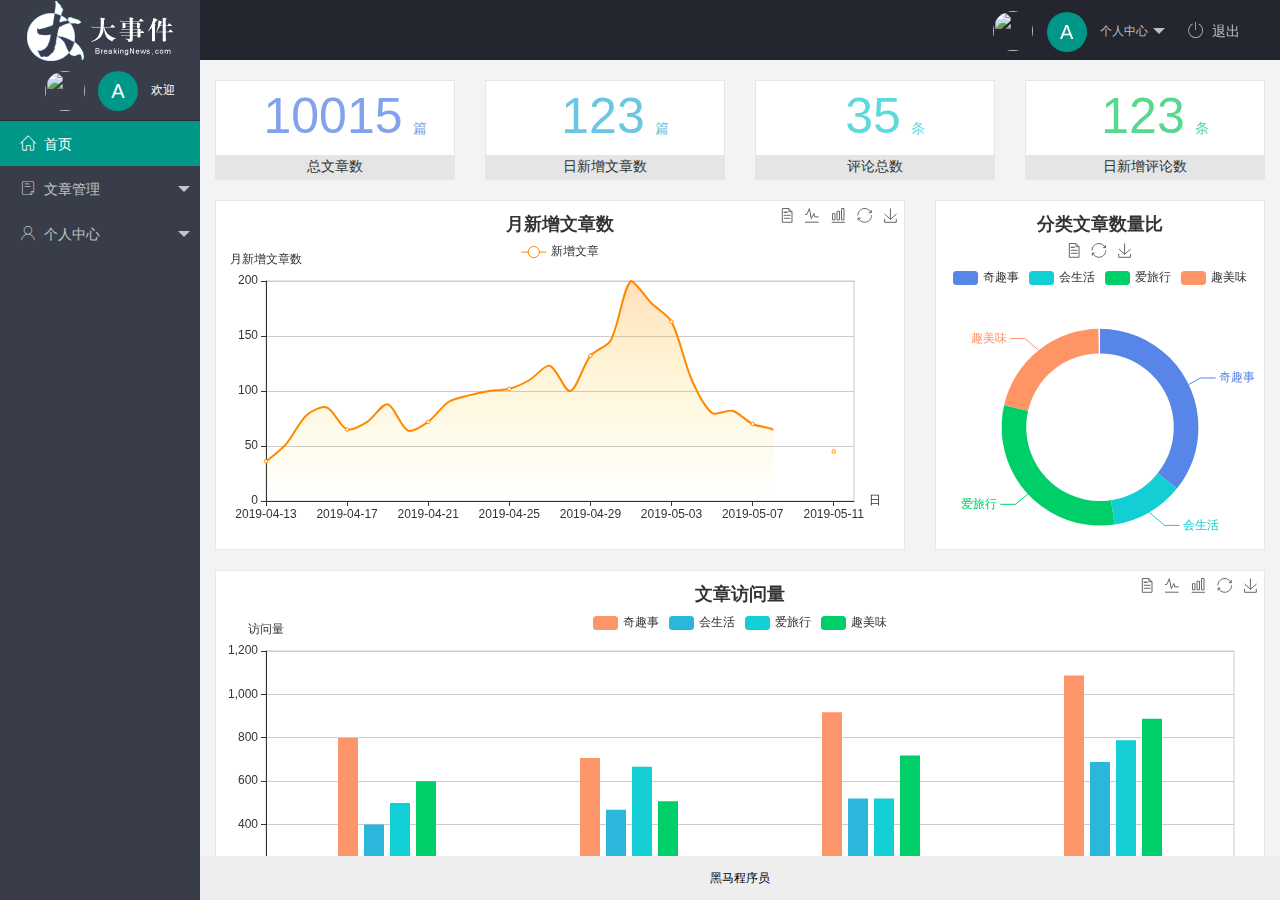
==== commit b041400e: "完成个人中心功能开发" ====
--- a/index.html
+++ b/index.html
@@ -23,9 +23,9 @@
               个人中心
             </a>
             <dl class="layui-nav-child">
-              <dd><a href="">基本资料</a></dd>
-              <dd><a href="">更换头像</a></dd>
-              <dd><a href="">重置密码</a></dd>
+              <dd><a href="user/user_info.html" target="fm">基本资料</a></dd>
+              <dd><a href="user/user_avatar.html" target="fm">更换头像</a></dd>
+              <dd><a href="user/user_pwd.html" target="fm">重置密码</a></dd>
             </dl>
           </li>
           <li class="layui-nav-item" lay-header-event="menuRight" lay-unselect>
@@ -58,9 +58,9 @@
               <a href="javascript:;">
                 <span class="iconfont icon-user"></span>个人中心</a>
               <dl class="layui-nav-child">
-                <dd><a href="javascript:;"><i class="layui-icon layui-icon-loading"></i>基本资料</a></dd>
-                <dd><a href="javascript:;"><i class="layui-icon layui-icon-loading"></i>更换头像</a></dd>
-                <dd><a href=""><i class="layui-icon layui-icon-loading"></i>重置密码</a></dd>
+                <dd><a href="user/user_info.html"  target="fm"><i class="layui-icon layui-icon-loading"></i>基本资料</a></dd>
+                <dd><a href="user/user_avatar.html" target="fm"><i class="layui-icon layui-icon-loading"></i>更换头像</a></dd>
+                <dd><a href="user/user_pwd.html" target="fm"><i class="layui-icon layui-icon-loading"></i>重置密码</a></dd>
               </dl>
             </li>
           </ul>
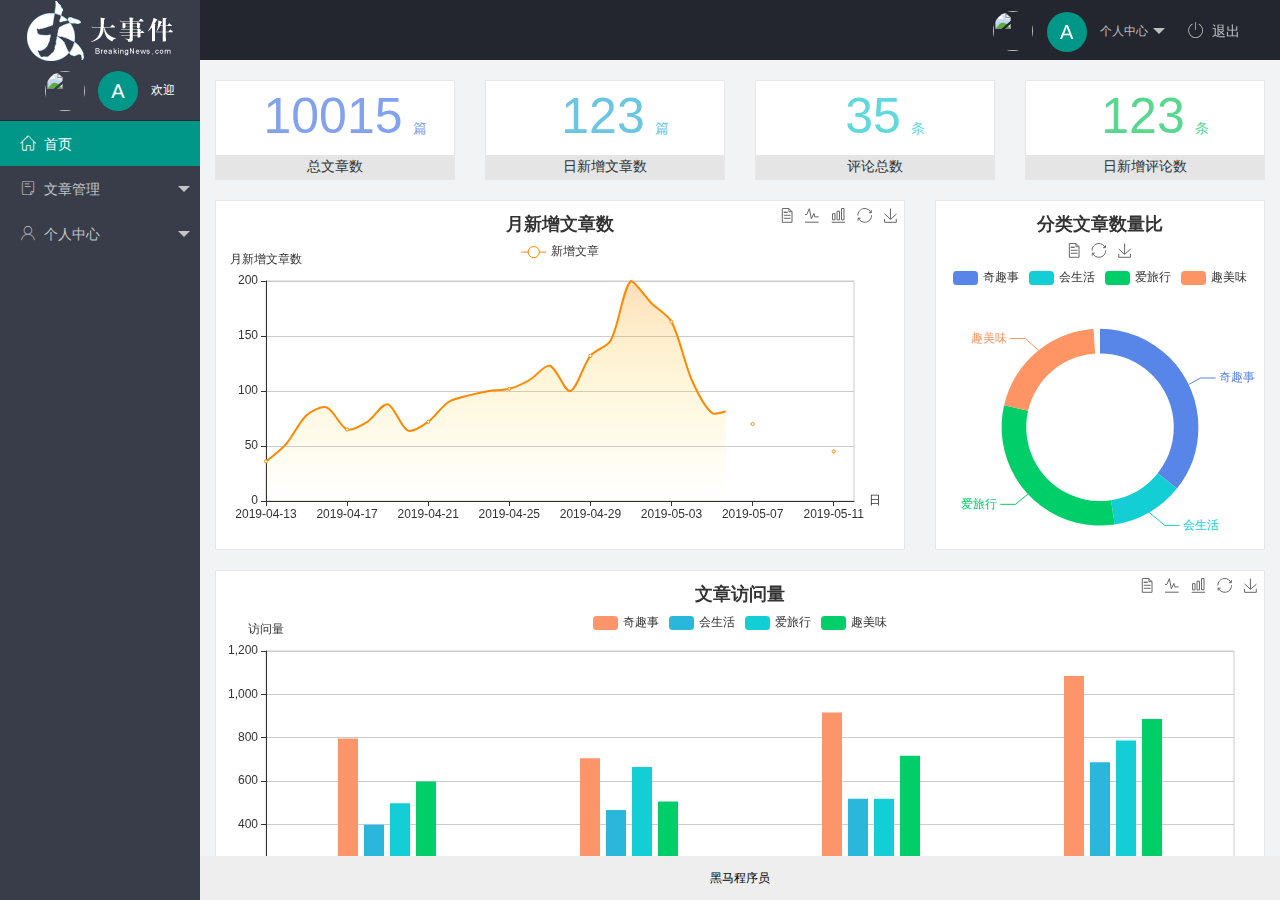
==== commit dbf000e3: "完成文章管理相关功能开发" ====
--- a/index.html
+++ b/index.html
@@ -49,9 +49,9 @@
             <li class="layui-nav-item">
               <a class="" href="javascript:;"><span class="iconfont icon-16"></span>文章管理</a>
               <dl class="layui-nav-child">
-                <dd><a href="javascript:;"><i class="layui-icon layui-icon-loading"></i>文章类别</a></dd>
-                <dd><a href="javascript:;"><i class="layui-icon layui-icon-loading"></i>文章列表</a></dd>
-                <dd><a href="javascript:;"><i class="layui-icon layui-icon-loading"></i>发布文章</a></dd>
+                <dd><a href="article/art_cate.html" target="fm"><i class="layui-icon layui-icon-loading"></i>文章类别</a></dd>
+                <dd><a href="article/art_list.html" target="fm"><i class="layui-icon layui-icon-loading"></i>文章列表</a></dd>
+                <dd><a href="article/art_pub.html" target="fm"><i class="layui-icon layui-icon-loading"></i>发布文章</a></dd>
               </dl>
             </li>
             <li class="layui-nav-item">
